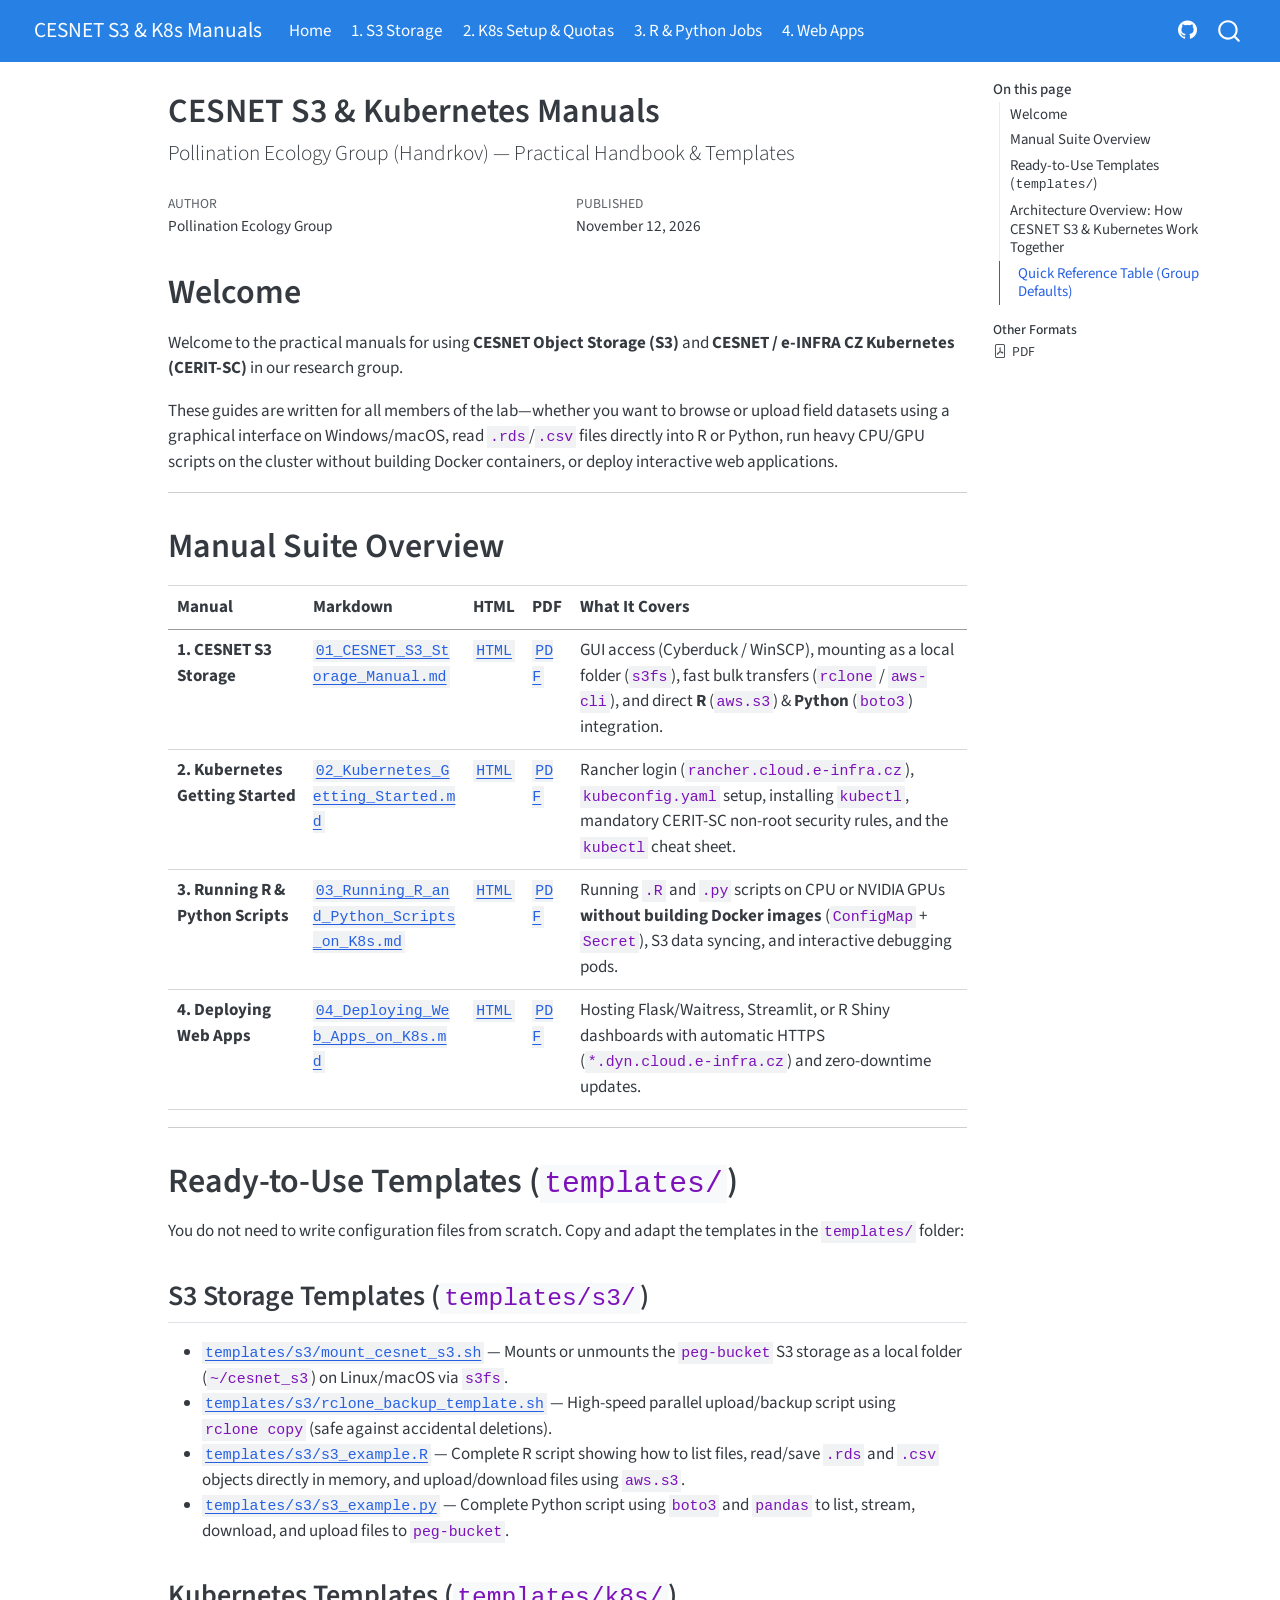
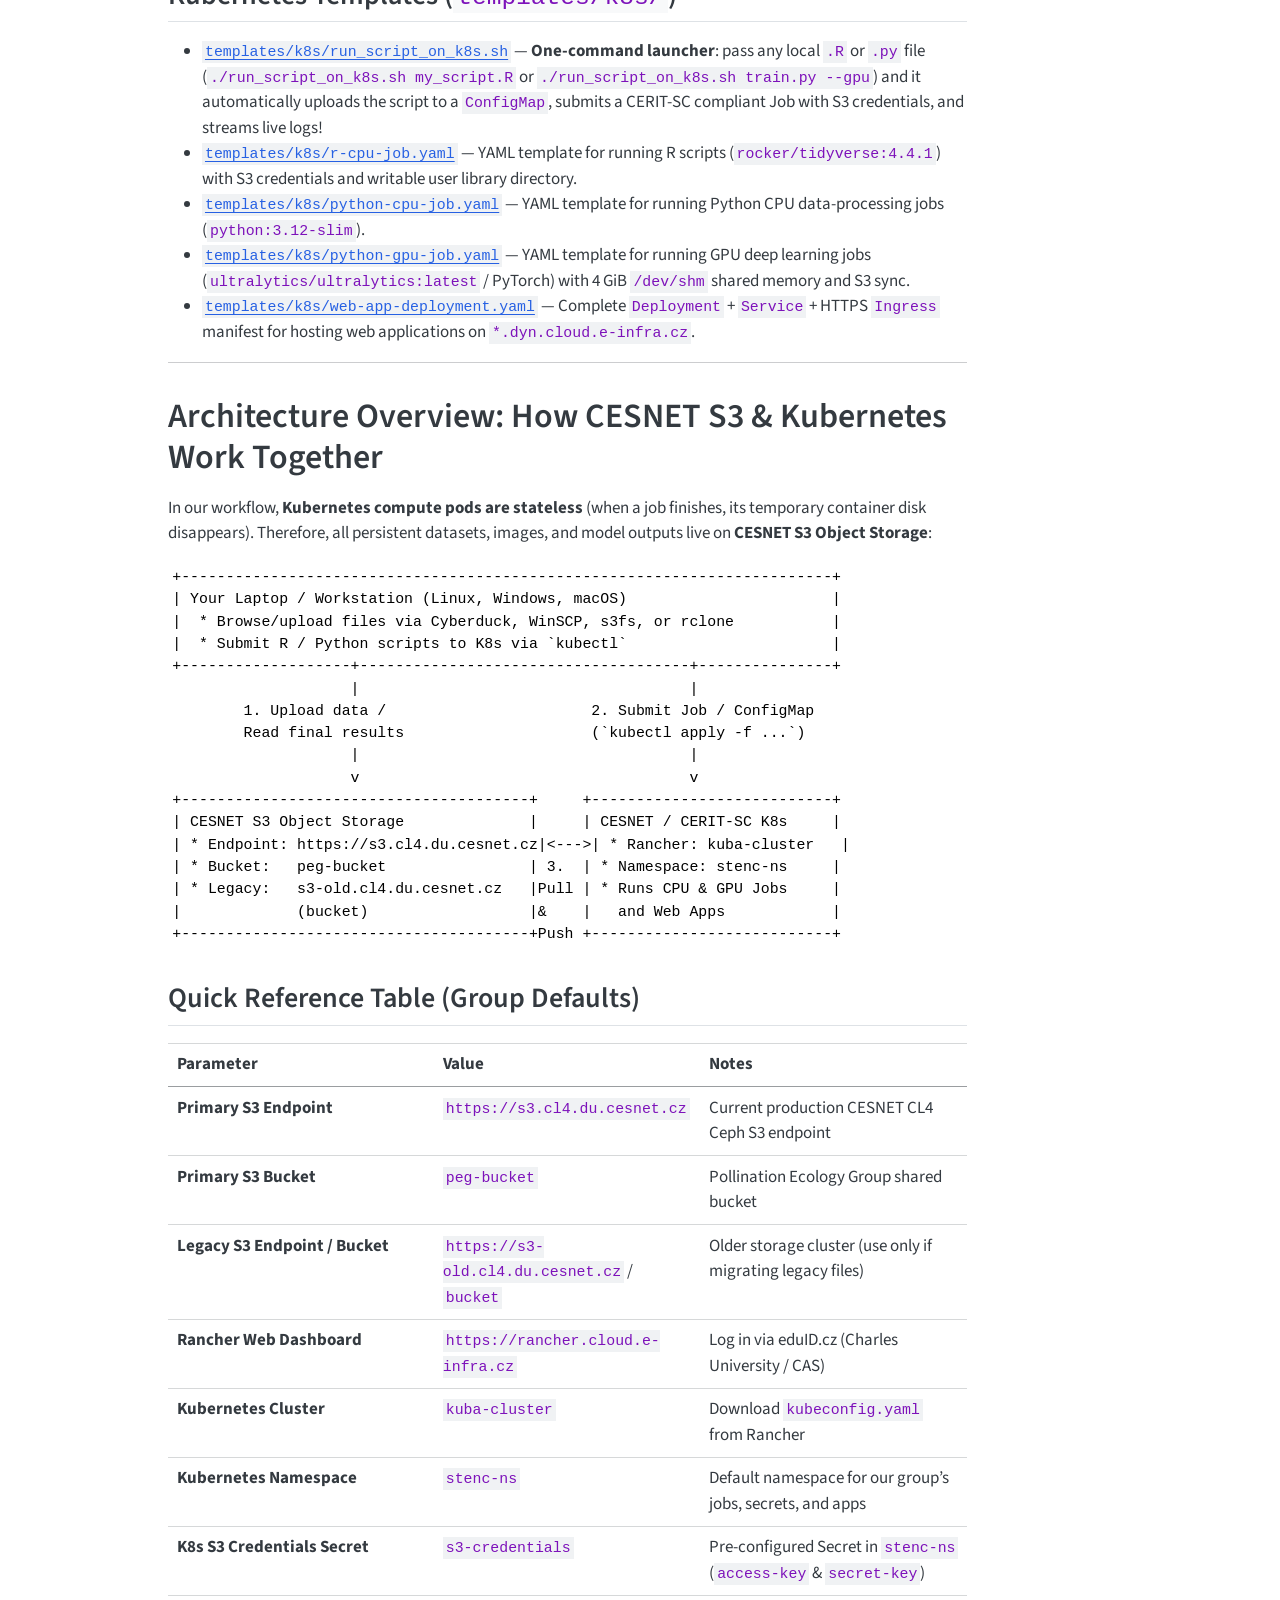
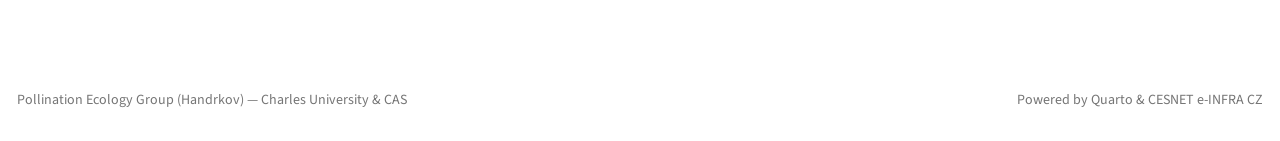
==== docs/index.html @ 0a86cb87 "Initial commit: CESNET S3 & Kubernetes manuals, templates, and Quarto docs site" ====
<!DOCTYPE html>
<html xmlns="http://www.w3.org/1999/xhtml" lang="en" xml:lang="en"><head>

<meta charset="utf-8">
<meta name="generator" content="quarto-1.8.25">

<meta name="viewport" content="width=device-width, initial-scale=1.0, user-scalable=yes">

<meta name="author" content="Pollination Ecology Group">
<meta name="dcterms.date" content="2026-11-12">

<title>CESNET S3 &amp; Kubernetes Manuals – CESNET S3 &amp; K8s Manuals</title>
<style>
code{white-space: pre-wrap;}
span.smallcaps{font-variant: small-caps;}
div.columns{display: flex; gap: min(4vw, 1.5em);}
div.column{flex: auto; overflow-x: auto;}
div.hanging-indent{margin-left: 1.5em; text-indent: -1.5em;}
ul.task-list{list-style: none;}
ul.task-list li input[type="checkbox"] {
  width: 0.8em;
  margin: 0 0.8em 0.2em -1em; /* quarto-specific, see https://github.com/quarto-dev/quarto-cli/issues/4556 */ 
  vertical-align: middle;
}
</style>


<script src="site_libs/quarto-nav/quarto-nav.js"></script>
<script src="site_libs/quarto-nav/headroom.min.js"></script>
<script src="site_libs/clipboard/clipboard.min.js"></script>
<script src="site_libs/quarto-search/autocomplete.umd.js"></script>
<script src="site_libs/quarto-search/fuse.min.js"></script>
<script src="site_libs/quarto-search/quarto-search.js"></script>
<meta name="quarto:offset" content="./">
<script src="site_libs/quarto-html/quarto.js" type="module"></script>
<script src="site_libs/quarto-html/tabsets/tabsets.js" type="module"></script>
<script src="site_libs/quarto-html/axe/axe-check.js" type="module"></script>
<script src="site_libs/quarto-html/popper.min.js"></script>
<script src="site_libs/quarto-html/tippy.umd.min.js"></script>
<script src="site_libs/quarto-html/anchor.min.js"></script>
<link href="site_libs/quarto-html/tippy.css" rel="stylesheet">
<link href="site_libs/quarto-html/quarto-syntax-highlighting-7b89279ff1a6dce999919e0e67d4d9ec.css" rel="stylesheet" id="quarto-text-highlighting-styles">
<script src="site_libs/bootstrap/bootstrap.min.js"></script>
<link href="site_libs/bootstrap/bootstrap-icons.css" rel="stylesheet">
<link href="site_libs/bootstrap/bootstrap-eaf8130eafb61d71739ff7ba1295ed3d.min.css" rel="stylesheet" append-hash="true" id="quarto-bootstrap" data-mode="light">
<script id="quarto-search-options" type="application/json">{
  "location": "navbar",
  "copy-button": false,
  "collapse-after": 3,
  "panel-placement": "end",
  "type": "overlay",
  "limit": 50,
  "keyboard-shortcut": [
    "f",
    "/",
    "s"
  ],
  "show-item-context": false,
  "language": {
    "search-no-results-text": "No results",
    "search-matching-documents-text": "matching documents",
    "search-copy-link-title": "Copy link to search",
    "search-hide-matches-text": "Hide additional matches",
    "search-more-match-text": "more match in this document",
    "search-more-matches-text": "more matches in this document",
    "search-clear-button-title": "Clear",
    "search-text-placeholder": "",
    "search-detached-cancel-button-title": "Cancel",
    "search-submit-button-title": "Submit",
    "search-label": "Search"
  }
}</script>


</head>

<body class="nav-fixed quarto-light">

<div id="quarto-search-results"></div>
  <header id="quarto-header" class="headroom fixed-top">
    <nav class="navbar navbar-expand-lg " data-bs-theme="dark">
      <div class="navbar-container container-fluid">
      <div class="navbar-brand-container mx-auto">
    <a href="./index.html" class="navbar-brand navbar-brand-logo">
    </a>
    <a class="navbar-brand" href="./index.html">
    <span class="navbar-title">CESNET S3 &amp; K8s Manuals</span>
    </a>
  </div>
            <div id="quarto-search" class="" title="Search"></div>
          <button class="navbar-toggler" type="button" data-bs-toggle="collapse" data-bs-target="#navbarCollapse" aria-controls="navbarCollapse" role="menu" aria-expanded="false" aria-label="Toggle navigation" onclick="if (window.quartoToggleHeadroom) { window.quartoToggleHeadroom(); }">
  <span class="navbar-toggler-icon"></span>
</button>
          <div class="collapse navbar-collapse" id="navbarCollapse">
            <ul class="navbar-nav navbar-nav-scroll me-auto">
  <li class="nav-item">
    <a class="nav-link active" href="./index.html" aria-current="page"> 
<span class="menu-text">Home</span></a>
  </li>  
  <li class="nav-item">
    <a class="nav-link" href="./01_CESNET_S3_Storage_Manual.html"> 
<span class="menu-text">1. S3 Storage</span></a>
  </li>  
  <li class="nav-item">
    <a class="nav-link" href="./02_Kubernetes_Getting_Started.html"> 
<span class="menu-text">2. K8s Setup &amp; Quotas</span></a>
  </li>  
  <li class="nav-item">
    <a class="nav-link" href="./03_Running_R_and_Python_Scripts_on_K8s.html"> 
<span class="menu-text">3. R &amp; Python Jobs</span></a>
  </li>  
  <li class="nav-item">
    <a class="nav-link" href="./04_Deploying_Web_Apps_on_K8s.html"> 
<span class="menu-text">4. Web Apps</span></a>
  </li>  
</ul>
            <ul class="navbar-nav navbar-nav-scroll ms-auto">
  <li class="nav-item compact">
    <a class="nav-link" href="https://github.com/Pollination-Ecology-Group/CESNET_Manuals"> <i class="bi bi-github" role="img">
</i> 
<span class="menu-text"></span></a>
  </li>  
</ul>
          </div> <!-- /navcollapse -->
            <div class="quarto-navbar-tools">
</div>
      </div> <!-- /container-fluid -->
    </nav>
</header>
<!-- content -->
<div id="quarto-content" class="quarto-container page-columns page-rows-contents page-layout-article page-navbar">
<!-- sidebar -->
<!-- margin-sidebar -->
    <div id="quarto-margin-sidebar" class="sidebar margin-sidebar">
        <nav id="TOC" role="doc-toc" class="toc-active">
    <h2 id="toc-title">On this page</h2>
   
  <ul>
  <li><a href="#welcome" id="toc-welcome" class="nav-link active" data-scroll-target="#welcome">Welcome</a></li>
  <li><a href="#manual-suite-overview" id="toc-manual-suite-overview" class="nav-link" data-scroll-target="#manual-suite-overview">Manual Suite Overview</a></li>
  <li><a href="#ready-to-use-templates-templates" id="toc-ready-to-use-templates-templates" class="nav-link" data-scroll-target="#ready-to-use-templates-templates">Ready-to-Use Templates (<code>templates/</code>)</a>
  <ul class="collapse">
  <li><a href="#s3-storage-templates-templatess3" id="toc-s3-storage-templates-templatess3" class="nav-link" data-scroll-target="#s3-storage-templates-templatess3">S3 Storage Templates (<code>templates/s3/</code>)</a></li>
  <li><a href="#kubernetes-templates-templatesk8s" id="toc-kubernetes-templates-templatesk8s" class="nav-link" data-scroll-target="#kubernetes-templates-templatesk8s">Kubernetes Templates (<code>templates/k8s/</code>)</a></li>
  </ul></li>
  <li><a href="#architecture-overview-how-cesnet-s3-kubernetes-work-together" id="toc-architecture-overview-how-cesnet-s3-kubernetes-work-together" class="nav-link" data-scroll-target="#architecture-overview-how-cesnet-s3-kubernetes-work-together">Architecture Overview: How CESNET S3 &amp; Kubernetes Work Together</a>
  <ul class="collapse">
  <li><a href="#quick-reference-table-group-defaults" id="toc-quick-reference-table-group-defaults" class="nav-link" data-scroll-target="#quick-reference-table-group-defaults">Quick Reference Table (Group Defaults)</a></li>
  </ul></li>
  </ul>
<div class="quarto-alternate-formats"><h2>Other Formats</h2><ul><li><a href="index.pdf"><i class="bi bi-file-pdf"></i>PDF</a></li></ul></div></nav>
    </div>
<!-- main -->
<main class="content" id="quarto-document-content">

<header id="title-block-header" class="quarto-title-block default">
<div class="quarto-title">
<h1 class="title">CESNET S3 &amp; Kubernetes Manuals</h1>
<p class="subtitle lead">Pollination Ecology Group (Handrkov) — Practical Handbook &amp; Templates</p>
</div>



<div class="quarto-title-meta">

    <div>
    <div class="quarto-title-meta-heading">Author</div>
    <div class="quarto-title-meta-contents">
             <p>Pollination Ecology Group </p>
          </div>
  </div>
    
    <div>
    <div class="quarto-title-meta-heading">Published</div>
    <div class="quarto-title-meta-contents">
      <p class="date">November 12, 2026</p>
    </div>
  </div>
  
    
  </div>
  


</header>


<section id="welcome" class="level1">
<h1>Welcome</h1>
<p>Welcome to the practical manuals for using <strong>CESNET Object Storage (S3)</strong> and <strong>CESNET / e-INFRA CZ Kubernetes (CERIT-SC)</strong> in our research group.</p>
<p>These guides are written for all members of the lab—whether you want to browse or upload field datasets using a graphical interface on Windows/macOS, read <code>.rds</code>/<code>.csv</code> files directly into R or Python, run heavy CPU/GPU scripts on the cluster without building Docker containers, or deploy interactive web applications.</p>
<hr>
</section>
<section id="manual-suite-overview" class="level1">
<h1>Manual Suite Overview</h1>
<table class="caption-top table">
<thead>
<tr class="header">
<th style="text-align: left;">Manual</th>
<th style="text-align: left;">Markdown</th>
<th style="text-align: left;">HTML</th>
<th style="text-align: left;">PDF</th>
<th style="text-align: left;">What It Covers</th>
</tr>
</thead>
<tbody>
<tr class="odd">
<td style="text-align: left;"><strong>1. CESNET S3 Storage</strong></td>
<td style="text-align: left;"><a href="01_CESNET_S3_Storage_Manual.md"><code>01_CESNET_S3_Storage_Manual.md</code></a></td>
<td style="text-align: left;"><a href="01_CESNET_S3_Storage_Manual.html"><code>HTML</code></a></td>
<td style="text-align: left;"><a href="01_CESNET_S3_Storage_Manual.pdf"><code>PDF</code></a></td>
<td style="text-align: left;">GUI access (Cyberduck / WinSCP), mounting as a local folder (<code>s3fs</code>), fast bulk transfers (<code>rclone</code> / <code>aws-cli</code>), and direct <strong>R</strong> (<code>aws.s3</code>) &amp; <strong>Python</strong> (<code>boto3</code>) integration.</td>
</tr>
<tr class="even">
<td style="text-align: left;"><strong>2. Kubernetes Getting Started</strong></td>
<td style="text-align: left;"><a href="02_Kubernetes_Getting_Started.md"><code>02_Kubernetes_Getting_Started.md</code></a></td>
<td style="text-align: left;"><a href="02_Kubernetes_Getting_Started.html"><code>HTML</code></a></td>
<td style="text-align: left;"><a href="02_Kubernetes_Getting_Started.pdf"><code>PDF</code></a></td>
<td style="text-align: left;">Rancher login (<code>rancher.cloud.e-infra.cz</code>), <code>kubeconfig.yaml</code> setup, installing <code>kubectl</code>, mandatory CERIT-SC non-root security rules, and the <code>kubectl</code> cheat sheet.</td>
</tr>
<tr class="odd">
<td style="text-align: left;"><strong>3. Running R &amp; Python Scripts</strong></td>
<td style="text-align: left;"><a href="03_Running_R_and_Python_Scripts_on_K8s.md"><code>03_Running_R_and_Python_Scripts_on_K8s.md</code></a></td>
<td style="text-align: left;"><a href="03_Running_R_and_Python_Scripts_on_K8s.html"><code>HTML</code></a></td>
<td style="text-align: left;"><a href="03_Running_R_and_Python_Scripts_on_K8s.pdf"><code>PDF</code></a></td>
<td style="text-align: left;">Running <code>.R</code> and <code>.py</code> scripts on CPU or NVIDIA GPUs <strong>without building Docker images</strong> (<code>ConfigMap</code> + <code>Secret</code>), S3 data syncing, and interactive debugging pods.</td>
</tr>
<tr class="even">
<td style="text-align: left;"><strong>4. Deploying Web Apps</strong></td>
<td style="text-align: left;"><a href="04_Deploying_Web_Apps_on_K8s.md"><code>04_Deploying_Web_Apps_on_K8s.md</code></a></td>
<td style="text-align: left;"><a href="04_Deploying_Web_Apps_on_K8s.html"><code>HTML</code></a></td>
<td style="text-align: left;"><a href="04_Deploying_Web_Apps_on_K8s.pdf"><code>PDF</code></a></td>
<td style="text-align: left;">Hosting Flask/Waitress, Streamlit, or R Shiny dashboards with automatic HTTPS (<code>*.dyn.cloud.e-infra.cz</code>) and zero-downtime updates.</td>
</tr>
</tbody>
</table>
<hr>
</section>
<section id="ready-to-use-templates-templates" class="level1">
<h1>Ready-to-Use Templates (<code>templates/</code>)</h1>
<p>You do not need to write configuration files from scratch. Copy and adapt the templates in the <code>templates/</code> folder:</p>
<section id="s3-storage-templates-templatess3" class="level2">
<h2 class="anchored" data-anchor-id="s3-storage-templates-templatess3">S3 Storage Templates (<code>templates/s3/</code>)</h2>
<ul>
<li><strong><a href="templates/s3/mount_cesnet_s3.sh"><code>templates/s3/mount_cesnet_s3.sh</code></a></strong> — Mounts or unmounts the <code>peg-bucket</code> S3 storage as a local folder (<code>~/cesnet_s3</code>) on Linux/macOS via <code>s3fs</code>.</li>
<li><strong><a href="templates/s3/rclone_backup_template.sh"><code>templates/s3/rclone_backup_template.sh</code></a></strong> — High-speed parallel upload/backup script using <code>rclone copy</code> (safe against accidental deletions).</li>
<li><strong><a href="templates/s3/s3_example.R"><code>templates/s3/s3_example.R</code></a></strong> — Complete R script showing how to list files, read/save <code>.rds</code> and <code>.csv</code> objects directly in memory, and upload/download files using <code>aws.s3</code>.</li>
<li><strong><a href="templates/s3/s3_example.py"><code>templates/s3/s3_example.py</code></a></strong> — Complete Python script using <code>boto3</code> and <code>pandas</code> to list, stream, download, and upload files to <code>peg-bucket</code>.</li>
</ul>
</section>
<section id="kubernetes-templates-templatesk8s" class="level2">
<h2 class="anchored" data-anchor-id="kubernetes-templates-templatesk8s">Kubernetes Templates (<code>templates/k8s/</code>)</h2>
<ul>
<li><strong><a href="templates/k8s/run_script_on_k8s.sh"><code>templates/k8s/run_script_on_k8s.sh</code></a></strong> — <strong>One-command launcher</strong>: pass any local <code>.R</code> or <code>.py</code> file (<code>./run_script_on_k8s.sh my_script.R</code> or <code>./run_script_on_k8s.sh train.py --gpu</code>) and it automatically uploads the script to a <code>ConfigMap</code>, submits a CERIT-SC compliant Job with S3 credentials, and streams live logs!</li>
<li><strong><a href="templates/k8s/r-cpu-job.yaml"><code>templates/k8s/r-cpu-job.yaml</code></a></strong> — YAML template for running R scripts (<code>rocker/tidyverse:4.4.1</code>) with S3 credentials and writable user library directory.</li>
<li><strong><a href="templates/k8s/python-cpu-job.yaml"><code>templates/k8s/python-cpu-job.yaml</code></a></strong> — YAML template for running Python CPU data-processing jobs (<code>python:3.12-slim</code>).</li>
<li><strong><a href="templates/k8s/python-gpu-job.yaml"><code>templates/k8s/python-gpu-job.yaml</code></a></strong> — YAML template for running GPU deep learning jobs (<code>ultralytics/ultralytics:latest</code> / PyTorch) with 4 GiB <code>/dev/shm</code> shared memory and S3 sync.</li>
<li><strong><a href="templates/k8s/web-app-deployment.yaml"><code>templates/k8s/web-app-deployment.yaml</code></a></strong> — Complete <code>Deployment</code> + <code>Service</code> + HTTPS <code>Ingress</code> manifest for hosting web applications on <code>*.dyn.cloud.e-infra.cz</code>.</li>
</ul>
<hr>
</section>
</section>
<section id="architecture-overview-how-cesnet-s3-kubernetes-work-together" class="level1">
<h1>Architecture Overview: How CESNET S3 &amp; Kubernetes Work Together</h1>
<p>In our workflow, <strong>Kubernetes compute pods are stateless</strong> (when a job finishes, its temporary container disk disappears). Therefore, all persistent datasets, images, and model outputs live on <strong>CESNET S3 Object Storage</strong>:</p>
<pre class="text"><code>+-------------------------------------------------------------------------+
| Your Laptop / Workstation (Linux, Windows, macOS)                       |
|  * Browse/upload files via Cyberduck, WinSCP, s3fs, or rclone           |
|  * Submit R / Python scripts to K8s via `kubectl`                       |
+-------------------+-------------------------------------+---------------+
                    |                                     |
        1. Upload data /                       2. Submit Job / ConfigMap
        Read final results                     (`kubectl apply -f ...`)
                    |                                     |
                    v                                     v
+---------------------------------------+     +---------------------------+
| CESNET S3 Object Storage              |     | CESNET / CERIT-SC K8s     |
| * Endpoint: https://s3.cl4.du.cesnet.cz|&lt;---&gt;| * Rancher: kuba-cluster   |
| * Bucket:   peg-bucket                | 3.  | * Namespace: stenc-ns     |
| * Legacy:   s3-old.cl4.du.cesnet.cz   |Pull | * Runs CPU &amp; GPU Jobs     |
|             (bucket)                  |&amp;    |   and Web Apps            |
+---------------------------------------+Push +---------------------------+</code></pre>
<section id="quick-reference-table-group-defaults" class="level2">
<h2 class="anchored" data-anchor-id="quick-reference-table-group-defaults">Quick Reference Table (Group Defaults)</h2>
<table class="caption-top table">
<colgroup>
<col style="width: 33%">
<col style="width: 33%">
<col style="width: 33%">
</colgroup>
<thead>
<tr class="header">
<th style="text-align: left;">Parameter</th>
<th style="text-align: left;">Value</th>
<th style="text-align: left;">Notes</th>
</tr>
</thead>
<tbody>
<tr class="odd">
<td style="text-align: left;"><strong>Primary S3 Endpoint</strong></td>
<td style="text-align: left;"><code>https://s3.cl4.du.cesnet.cz</code></td>
<td style="text-align: left;">Current production CESNET CL4 Ceph S3 endpoint</td>
</tr>
<tr class="even">
<td style="text-align: left;"><strong>Primary S3 Bucket</strong></td>
<td style="text-align: left;"><code>peg-bucket</code></td>
<td style="text-align: left;">Pollination Ecology Group shared bucket</td>
</tr>
<tr class="odd">
<td style="text-align: left;"><strong>Legacy S3 Endpoint / Bucket</strong></td>
<td style="text-align: left;"><code>https://s3-old.cl4.du.cesnet.cz</code> / <code>bucket</code></td>
<td style="text-align: left;">Older storage cluster (use only if migrating legacy files)</td>
</tr>
<tr class="even">
<td style="text-align: left;"><strong>Rancher Web Dashboard</strong></td>
<td style="text-align: left;"><code>https://rancher.cloud.e-infra.cz</code></td>
<td style="text-align: left;">Log in via eduID.cz (Charles University / CAS)</td>
</tr>
<tr class="odd">
<td style="text-align: left;"><strong>Kubernetes Cluster</strong></td>
<td style="text-align: left;"><code>kuba-cluster</code></td>
<td style="text-align: left;">Download <code>kubeconfig.yaml</code> from Rancher</td>
</tr>
<tr class="even">
<td style="text-align: left;"><strong>Kubernetes Namespace</strong></td>
<td style="text-align: left;"><code>stenc-ns</code></td>
<td style="text-align: left;">Default namespace for our group’s jobs, secrets, and apps</td>
</tr>
<tr class="odd">
<td style="text-align: left;"><strong>K8s S3 Credentials Secret</strong></td>
<td style="text-align: left;"><code>s3-credentials</code></td>
<td style="text-align: left;">Pre-configured Secret in <code>stenc-ns</code> (<code>access-key</code> &amp; <code>secret-key</code>)</td>
</tr>
</tbody>
</table>


</section>
</section>

</main> <!-- /main -->
<script id="quarto-html-after-body" type="application/javascript">
  window.document.addEventListener("DOMContentLoaded", function (event) {
    const icon = "";
    const anchorJS = new window.AnchorJS();
    anchorJS.options = {
      placement: 'right',
      icon: icon
    };
    anchorJS.add('.anchored');
    const isCodeAnnotation = (el) => {
      for (const clz of el.classList) {
        if (clz.startsWith('code-annotation-')) {                     
          return true;
        }
      }
      return false;
    }
    const onCopySuccess = function(e) {
      // button target
      const button = e.trigger;
      // don't keep focus
      button.blur();
      // flash "checked"
      button.classList.add('code-copy-button-checked');
      var currentTitle = button.getAttribute("title");
      button.setAttribute("title", "Copied!");
      let tooltip;
      if (window.bootstrap) {
        button.setAttribute("data-bs-toggle", "tooltip");
        button.setAttribute("data-bs-placement", "left");
        button.setAttribute("data-bs-title", "Copied!");
        tooltip = new bootstrap.Tooltip(button, 
          { trigger: "manual", 
            customClass: "code-copy-button-tooltip",
            offset: [0, -8]});
        tooltip.show();    
      }
      setTimeout(function() {
        if (tooltip) {
          tooltip.hide();
          button.removeAttribute("data-bs-title");
          button.removeAttribute("data-bs-toggle");
          button.removeAttribute("data-bs-placement");
        }
        button.setAttribute("title", currentTitle);
        button.classList.remove('code-copy-button-checked');
      }, 1000);
      // clear code selection
      e.clearSelection();
    }
    const getTextToCopy = function(trigger) {
      const outerScaffold = trigger.parentElement.cloneNode(true);
      const codeEl = outerScaffold.querySelector('code');
      for (const childEl of codeEl.children) {
        if (isCodeAnnotation(childEl)) {
          childEl.remove();
        }
      }
      return codeEl.innerText;
    }
    const clipboard = new window.ClipboardJS('.code-copy-button:not([data-in-quarto-modal])', {
      text: getTextToCopy
    });
    clipboard.on('success', onCopySuccess);
    if (window.document.getElementById('quarto-embedded-source-code-modal')) {
      const clipboardModal = new window.ClipboardJS('.code-copy-button[data-in-quarto-modal]', {
        text: getTextToCopy,
        container: window.document.getElementById('quarto-embedded-source-code-modal')
      });
      clipboardModal.on('success', onCopySuccess);
    }
      var localhostRegex = new RegExp(/^(?:http|https):\/\/localhost\:?[0-9]*\//);
      var mailtoRegex = new RegExp(/^mailto:/);
        var filterRegex = new RegExp('/' + window.location.host + '/');
      var isInternal = (href) => {
          return filterRegex.test(href) || localhostRegex.test(href) || mailtoRegex.test(href);
      }
      // Inspect non-navigation links and adorn them if external
     var links = window.document.querySelectorAll('a[href]:not(.nav-link):not(.navbar-brand):not(.toc-action):not(.sidebar-link):not(.sidebar-item-toggle):not(.pagination-link):not(.no-external):not([aria-hidden]):not(.dropdown-item):not(.quarto-navigation-tool):not(.about-link)');
      for (var i=0; i<links.length; i++) {
        const link = links[i];
        if (!isInternal(link.href)) {
          // undo the damage that might have been done by quarto-nav.js in the case of
          // links that we want to consider external
          if (link.dataset.originalHref !== undefined) {
            link.href = link.dataset.originalHref;
          }
        }
      }
    function tippyHover(el, contentFn, onTriggerFn, onUntriggerFn) {
      const config = {
        allowHTML: true,
        maxWidth: 500,
        delay: 100,
        arrow: false,
        appendTo: function(el) {
            return el.parentElement;
        },
        interactive: true,
        interactiveBorder: 10,
        theme: 'quarto',
        placement: 'bottom-start',
      };
      if (contentFn) {
        config.content = contentFn;
      }
      if (onTriggerFn) {
        config.onTrigger = onTriggerFn;
      }
      if (onUntriggerFn) {
        config.onUntrigger = onUntriggerFn;
      }
      window.tippy(el, config); 
    }
    const noterefs = window.document.querySelectorAll('a[role="doc-noteref"]');
    for (var i=0; i<noterefs.length; i++) {
      const ref = noterefs[i];
      tippyHover(ref, function() {
        // use id or data attribute instead here
        let href = ref.getAttribute('data-footnote-href') || ref.getAttribute('href');
        try { href = new URL(href).hash; } catch {}
        const id = href.replace(/^#\/?/, "");
        const note = window.document.getElementById(id);
        if (note) {
          return note.innerHTML;
        } else {
          return "";
        }
      });
    }
    const xrefs = window.document.querySelectorAll('a.quarto-xref');
    const processXRef = (id, note) => {
      // Strip column container classes
      const stripColumnClz = (el) => {
        el.classList.remove("page-full", "page-columns");
        if (el.children) {
          for (const child of el.children) {
            stripColumnClz(child);
          }
        }
      }
      stripColumnClz(note)
      if (id === null || id.startsWith('sec-')) {
        // Special case sections, only their first couple elements
        const container = document.createElement("div");
        if (note.children && note.children.length > 2) {
          container.appendChild(note.children[0].cloneNode(true));
          for (let i = 1; i < note.children.length; i++) {
            const child = note.children[i];
            if (child.tagName === "P" && child.innerText === "") {
              continue;
            } else {
              container.appendChild(child.cloneNode(true));
              break;
            }
          }
          if (window.Quarto?.typesetMath) {
            window.Quarto.typesetMath(container);
          }
          return container.innerHTML
        } else {
          if (window.Quarto?.typesetMath) {
            window.Quarto.typesetMath(note);
          }
          return note.innerHTML;
        }
      } else {
        // Remove any anchor links if they are present
        const anchorLink = note.querySelector('a.anchorjs-link');
        if (anchorLink) {
          anchorLink.remove();
        }
        if (window.Quarto?.typesetMath) {
          window.Quarto.typesetMath(note);
        }
        if (note.classList.contains("callout")) {
          return note.outerHTML;
        } else {
          return note.innerHTML;
        }
      }
    }
    for (var i=0; i<xrefs.length; i++) {
      const xref = xrefs[i];
      tippyHover(xref, undefined, function(instance) {
        instance.disable();
        let url = xref.getAttribute('href');
        let hash = undefined; 
        if (url.startsWith('#')) {
          hash = url;
        } else {
          try { hash = new URL(url).hash; } catch {}
        }
        if (hash) {
          const id = hash.replace(/^#\/?/, "");
          const note = window.document.getElementById(id);
          if (note !== null) {
            try {
              const html = processXRef(id, note.cloneNode(true));
              instance.setContent(html);
            } finally {
              instance.enable();
              instance.show();
            }
          } else {
            // See if we can fetch this
            fetch(url.split('#')[0])
            .then(res => res.text())
            .then(html => {
              const parser = new DOMParser();
              const htmlDoc = parser.parseFromString(html, "text/html");
              const note = htmlDoc.getElementById(id);
              if (note !== null) {
                const html = processXRef(id, note);
                instance.setContent(html);
              } 
            }).finally(() => {
              instance.enable();
              instance.show();
            });
          }
        } else {
          // See if we can fetch a full url (with no hash to target)
          // This is a special case and we should probably do some content thinning / targeting
          fetch(url)
          .then(res => res.text())
          .then(html => {
            const parser = new DOMParser();
            const htmlDoc = parser.parseFromString(html, "text/html");
            const note = htmlDoc.querySelector('main.content');
            if (note !== null) {
              // This should only happen for chapter cross references
              // (since there is no id in the URL)
              // remove the first header
              if (note.children.length > 0 && note.children[0].tagName === "HEADER") {
                note.children[0].remove();
              }
              const html = processXRef(null, note);
              instance.setContent(html);
            } 
          }).finally(() => {
            instance.enable();
            instance.show();
          });
        }
      }, function(instance) {
      });
    }
        let selectedAnnoteEl;
        const selectorForAnnotation = ( cell, annotation) => {
          let cellAttr = 'data-code-cell="' + cell + '"';
          let lineAttr = 'data-code-annotation="' +  annotation + '"';
          const selector = 'span[' + cellAttr + '][' + lineAttr + ']';
          return selector;
        }
        const selectCodeLines = (annoteEl) => {
          const doc = window.document;
          const targetCell = annoteEl.getAttribute("data-target-cell");
          const targetAnnotation = annoteEl.getAttribute("data-target-annotation");
          const annoteSpan = window.document.querySelector(selectorForAnnotation(targetCell, targetAnnotation));
          const lines = annoteSpan.getAttribute("data-code-lines").split(",");
          const lineIds = lines.map((line) => {
            return targetCell + "-" + line;
          })
          let top = null;
          let height = null;
          let parent = null;
          if (lineIds.length > 0) {
              //compute the position of the single el (top and bottom and make a div)
              const el = window.document.getElementById(lineIds[0]);
              top = el.offsetTop;
              height = el.offsetHeight;
              parent = el.parentElement.parentElement;
            if (lineIds.length > 1) {
              const lastEl = window.document.getElementById(lineIds[lineIds.length - 1]);
              const bottom = lastEl.offsetTop + lastEl.offsetHeight;
              height = bottom - top;
            }
            if (top !== null && height !== null && parent !== null) {
              // cook up a div (if necessary) and position it 
              let div = window.document.getElementById("code-annotation-line-highlight");
              if (div === null) {
                div = window.document.createElement("div");
                div.setAttribute("id", "code-annotation-line-highlight");
                div.style.position = 'absolute';
                parent.appendChild(div);
              }
              div.style.top = top - 2 + "px";
              div.style.height = height + 4 + "px";
              div.style.left = 0;
              let gutterDiv = window.document.getElementById("code-annotation-line-highlight-gutter");
              if (gutterDiv === null) {
                gutterDiv = window.document.createElement("div");
                gutterDiv.setAttribute("id", "code-annotation-line-highlight-gutter");
                gutterDiv.style.position = 'absolute';
                const codeCell = window.document.getElementById(targetCell);
                const gutter = codeCell.querySelector('.code-annotation-gutter');
                gutter.appendChild(gutterDiv);
              }
              gutterDiv.style.top = top - 2 + "px";
              gutterDiv.style.height = height + 4 + "px";
            }
            selectedAnnoteEl = annoteEl;
          }
        };
        const unselectCodeLines = () => {
          const elementsIds = ["code-annotation-line-highlight", "code-annotation-line-highlight-gutter"];
          elementsIds.forEach((elId) => {
            const div = window.document.getElementById(elId);
            if (div) {
              div.remove();
            }
          });
          selectedAnnoteEl = undefined;
        };
          // Handle positioning of the toggle
      window.addEventListener(
        "resize",
        throttle(() => {
          elRect = undefined;
          if (selectedAnnoteEl) {
            selectCodeLines(selectedAnnoteEl);
          }
        }, 10)
      );
      function throttle(fn, ms) {
      let throttle = false;
      let timer;
        return (...args) => {
          if(!throttle) { // first call gets through
              fn.apply(this, args);
              throttle = true;
          } else { // all the others get throttled
              if(timer) clearTimeout(timer); // cancel #2
              timer = setTimeout(() => {
                fn.apply(this, args);
                timer = throttle = false;
              }, ms);
          }
        };
      }
        // Attach click handler to the DT
        const annoteDls = window.document.querySelectorAll('dt[data-target-cell]');
        for (const annoteDlNode of annoteDls) {
          annoteDlNode.addEventListener('click', (event) => {
            const clickedEl = event.target;
            if (clickedEl !== selectedAnnoteEl) {
              unselectCodeLines();
              const activeEl = window.document.querySelector('dt[data-target-cell].code-annotation-active');
              if (activeEl) {
                activeEl.classList.remove('code-annotation-active');
              }
              selectCodeLines(clickedEl);
              clickedEl.classList.add('code-annotation-active');
            } else {
              // Unselect the line
              unselectCodeLines();
              clickedEl.classList.remove('code-annotation-active');
            }
          });
        }
    const findCites = (el) => {
      const parentEl = el.parentElement;
      if (parentEl) {
        const cites = parentEl.dataset.cites;
        if (cites) {
          return {
            el,
            cites: cites.split(' ')
          };
        } else {
          return findCites(el.parentElement)
        }
      } else {
        return undefined;
      }
    };
    var bibliorefs = window.document.querySelectorAll('a[role="doc-biblioref"]');
    for (var i=0; i<bibliorefs.length; i++) {
      const ref = bibliorefs[i];
      const citeInfo = findCites(ref);
      if (citeInfo) {
        tippyHover(citeInfo.el, function() {
          var popup = window.document.createElement('div');
          citeInfo.cites.forEach(function(cite) {
            var citeDiv = window.document.createElement('div');
            citeDiv.classList.add('hanging-indent');
            citeDiv.classList.add('csl-entry');
            var biblioDiv = window.document.getElementById('ref-' + cite);
            if (biblioDiv) {
              citeDiv.innerHTML = biblioDiv.innerHTML;
            }
            popup.appendChild(citeDiv);
          });
          return popup.innerHTML;
        });
      }
    }
  });
  </script>
</div> <!-- /content -->
<footer class="footer">
  <div class="nav-footer">
    <div class="nav-footer-left">
<p>Pollination Ecology Group (Handrkov) — Charles University &amp; CAS</p>
</div>   
    <div class="nav-footer-center">
      &nbsp;
    </div>
    <div class="nav-footer-right">
<p>Powered by Quarto &amp; CESNET e-INFRA CZ</p>
</div>
  </div>
</footer>




</body></html>
---- docs/site_libs/quarto-html/tippy.css ----
.tippy-box[data-animation=fade][data-state=hidden]{opacity:0}[data-tippy-root]{max-width:calc(100vw - 10px)}.tippy-box{position:relative;background-color:#333;color:#fff;border-radius:4px;font-size:14px;line-height:1.4;white-space:normal;outline:0;transition-property:transform,visibility,opacity}.tippy-box[data-placement^=top]>.tippy-arrow{bottom:0}.tippy-box[data-placement^=top]>.tippy-arrow:before{bottom:-7px;left:0;border-width:8px 8px 0;border-top-color:initial;transform-origin:center top}.tippy-box[data-placement^=bottom]>.tippy-arrow{top:0}.tippy-box[data-placement^=bottom]>.tippy-arrow:before{top:-7px;left:0;border-width:0 8px 8px;border-bottom-color:initial;transform-origin:center bottom}.tippy-box[data-placement^=left]>.tippy-arrow{right:0}.tippy-box[data-placement^=left]>.tippy-arrow:before{border-width:8px 0 8px 8px;border-left-color:initial;right:-7px;transform-origin:center left}.tippy-box[data-placement^=right]>.tippy-arrow{left:0}.tippy-box[data-placement^=right]>.tippy-arrow:before{left:-7px;border-width:8px 8px 8px 0;border-right-color:initial;transform-origin:center right}.tippy-box[data-inertia][data-state=visible]{transition-timing-function:cubic-bezier(.54,1.5,.38,1.11)}.tippy-arrow{width:16px;height:16px;color:#333}.tippy-arrow:before{content:"";position:absolute;border-color:transparent;border-style:solid}.tippy-content{position:relative;padding:5px 9px;z-index:1}
---- docs/site_libs/quarto-html/quarto-syntax-highlighting-7b89279ff1a6dce999919e0e67d4d9ec.css ----
/* quarto syntax highlight colors */
:root {
  --quarto-hl-ot-color: #003B4F;
  --quarto-hl-at-color: #657422;
  --quarto-hl-ss-color: #20794D;
  --quarto-hl-an-color: #5E5E5E;
  --quarto-hl-fu-color: #4758AB;
  --quarto-hl-st-color: #20794D;
  --quarto-hl-cf-color: #003B4F;
  --quarto-hl-op-color: #5E5E5E;
  --quarto-hl-er-color: #AD0000;
  --quarto-hl-bn-color: #AD0000;
  --quarto-hl-al-color: #AD0000;
  --quarto-hl-va-color: #111111;
  --quarto-hl-bu-color: inherit;
  --quarto-hl-ex-color: inherit;
  --quarto-hl-pp-color: #AD0000;
  --quarto-hl-in-color: #5E5E5E;
  --quarto-hl-vs-color: #20794D;
  --quarto-hl-wa-color: #5E5E5E;
  --quarto-hl-do-color: #5E5E5E;
  --quarto-hl-im-color: #00769E;
  --quarto-hl-ch-color: #20794D;
  --quarto-hl-dt-color: #AD0000;
  --quarto-hl-fl-color: #AD0000;
  --quarto-hl-co-color: #5E5E5E;
  --quarto-hl-cv-color: #5E5E5E;
  --quarto-hl-cn-color: #8f5902;
  --quarto-hl-sc-color: #5E5E5E;
  --quarto-hl-dv-color: #AD0000;
  --quarto-hl-kw-color: #003B4F;
}

/* other quarto variables */
:root {
  --quarto-font-monospace: SFMono-Regular, Menlo, Monaco, Consolas, "Liberation Mono", "Courier New", monospace;
}

/* syntax highlight based on Pandoc's rules */
pre > code.sourceCode > span {
  color: #003B4F;
}

code.sourceCode > span {
  color: #003B4F;
}

div.sourceCode,
div.sourceCode pre.sourceCode {
  color: #003B4F;
}

/* Normal */
code span {
  color: #003B4F;
}

/* Alert */
code span.al {
  color: #AD0000;
  font-style: inherit;
}

/* Annotation */
code span.an {
  color: #5E5E5E;
  font-style: inherit;
}

/* Attribute */
code span.at {
  color: #657422;
  font-style: inherit;
}

/* BaseN */
code span.bn {
  color: #AD0000;
  font-style: inherit;
}

/* BuiltIn */
code span.bu {
  font-style: inherit;
}

/* ControlFlow */
code span.cf {
  color: #003B4F;
  font-weight: bold;
  font-style: inherit;
}

/* Char */
code span.ch {
  color: #20794D;
  font-style: inherit;
}

/* Constant */
code span.cn {
  color: #8f5902;
  font-style: inherit;
}

/* Comment */
code span.co {
  color: #5E5E5E;
  font-style: inherit;
}

/* CommentVar */
code span.cv {
  color: #5E5E5E;
  font-style: italic;
}

/* Documentation */
code span.do {
  color: #5E5E5E;
  font-style: italic;
}

/* DataType */
code span.dt {
  color: #AD0000;
  font-style: inherit;
}

/* DecVal */
code span.dv {
  color: #AD0000;
  font-style: inherit;
}

/* Error */
code span.er {
  color: #AD0000;
  font-style: inherit;
}

/* Extension */
code span.ex {
  font-style: inherit;
}

/* Float */
code span.fl {
  color: #AD0000;
  font-style: inherit;
}

/* Function */
code span.fu {
  color: #4758AB;
  font-style: inherit;
}

/* Import */
code span.im {
  color: #00769E;
  font-style: inherit;
}

/* Information */
code span.in {
  color: #5E5E5E;
  font-style: inherit;
}

/* Keyword */
code span.kw {
  color: #003B4F;
  font-weight: bold;
  font-style: inherit;
}

/* Operator */
code span.op {
  color: #5E5E5E;
  font-style: inherit;
}

/* Other */
code span.ot {
  color: #003B4F;
  font-style: inherit;
}

/* Preprocessor */
code span.pp {
  color: #AD0000;
  font-style: inherit;
}

/* SpecialChar */
code span.sc {
  color: #5E5E5E;
  font-style: inherit;
}

/* SpecialString */
code span.ss {
  color: #20794D;
  font-style: inherit;
}

/* String */
code span.st {
  color: #20794D;
  font-style: inherit;
}

/* Variable */
code span.va {
  color: #111111;
  font-style: inherit;
}

/* VerbatimString */
code span.vs {
  color: #20794D;
  font-style: inherit;
}

/* Warning */
code span.wa {
  color: #5E5E5E;
  font-style: italic;
}

.prevent-inlining {
  content: "</";
}

/*# sourceMappingURL=3944bc705cfaf4c80e56f77c5205168a.css.map */
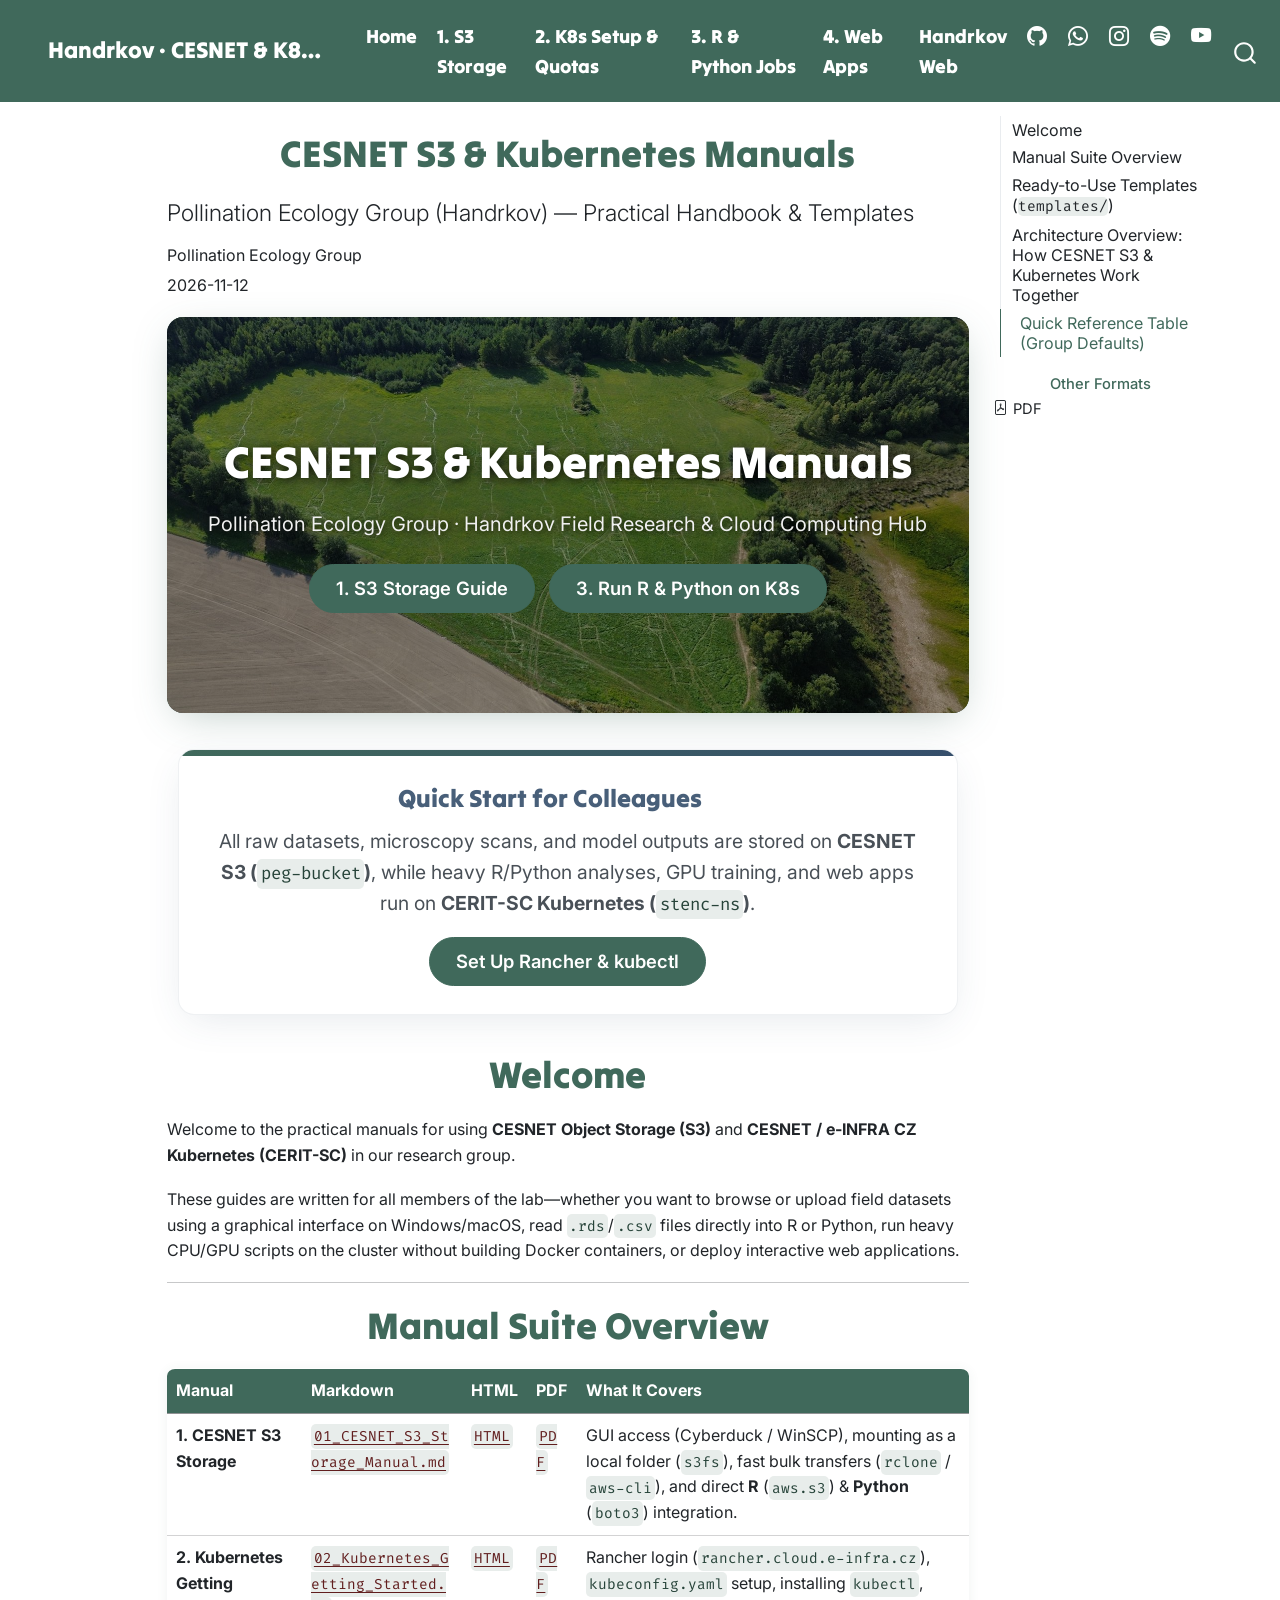
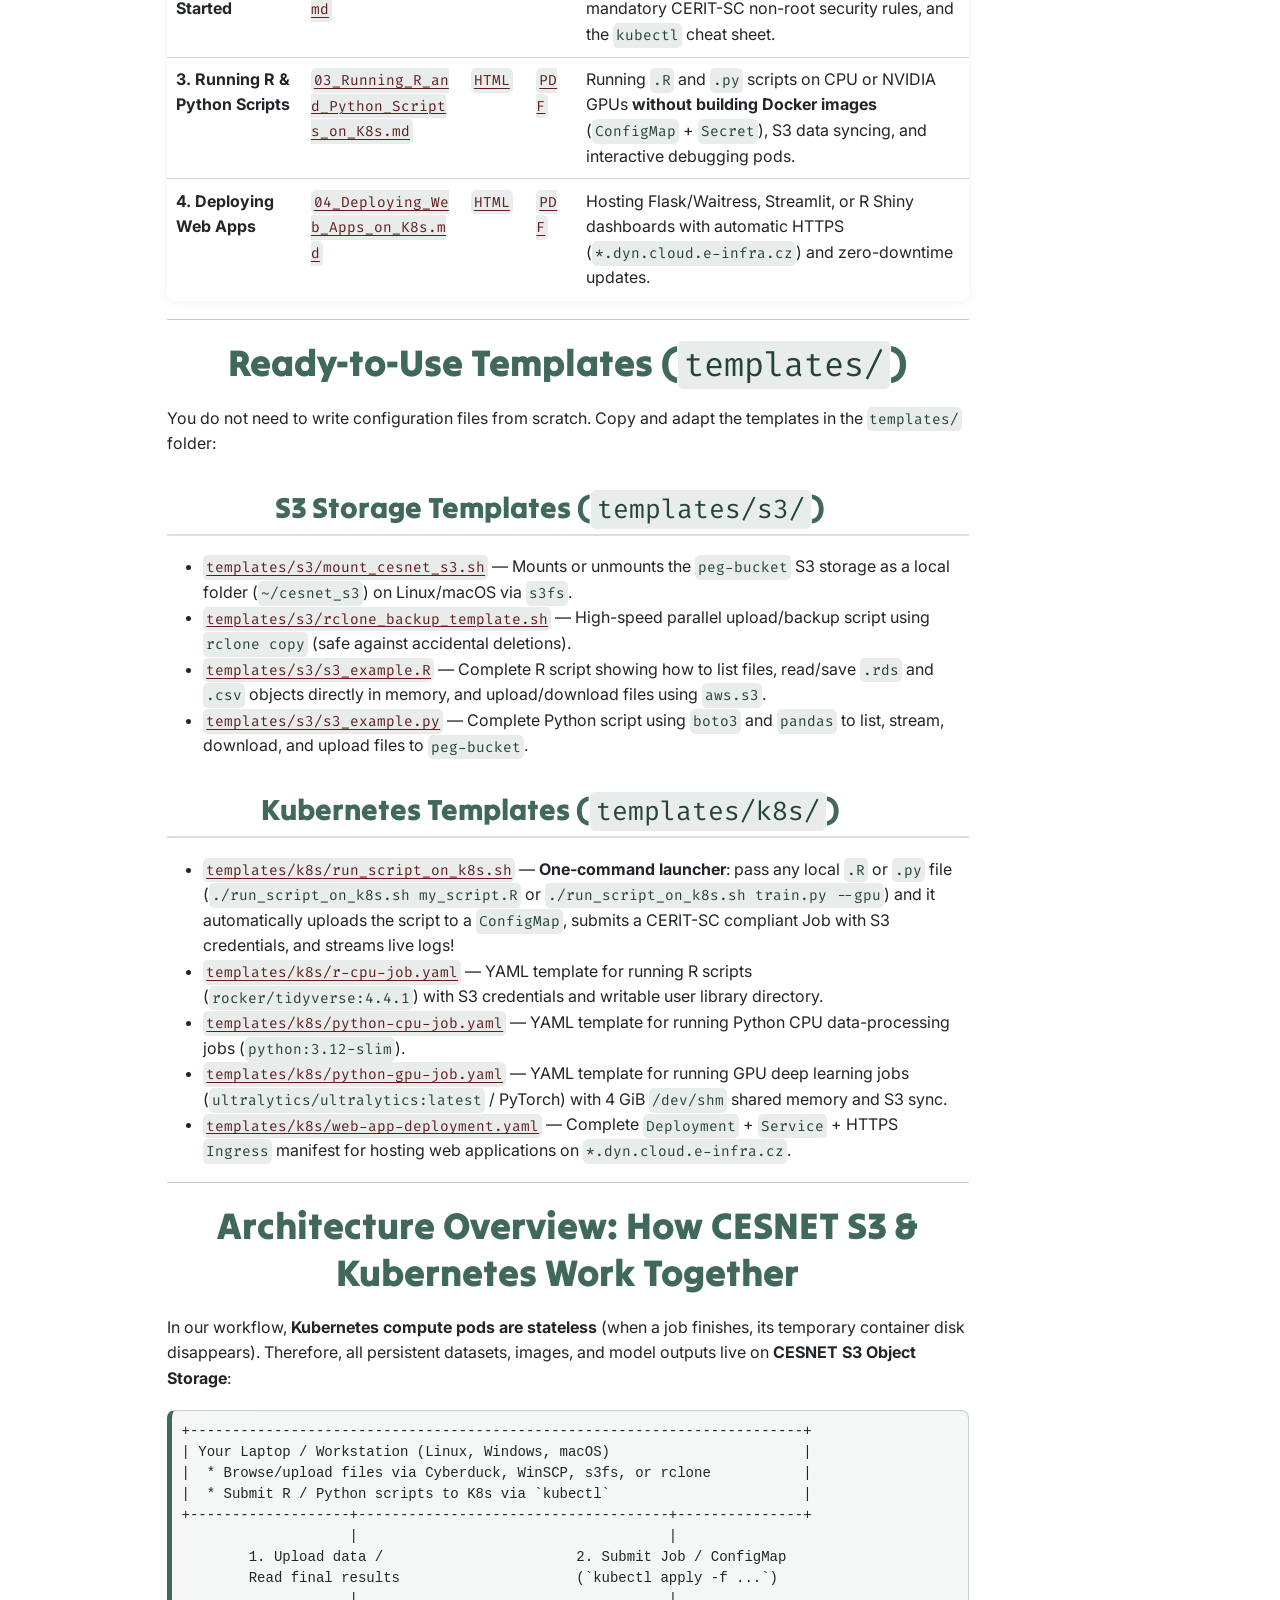
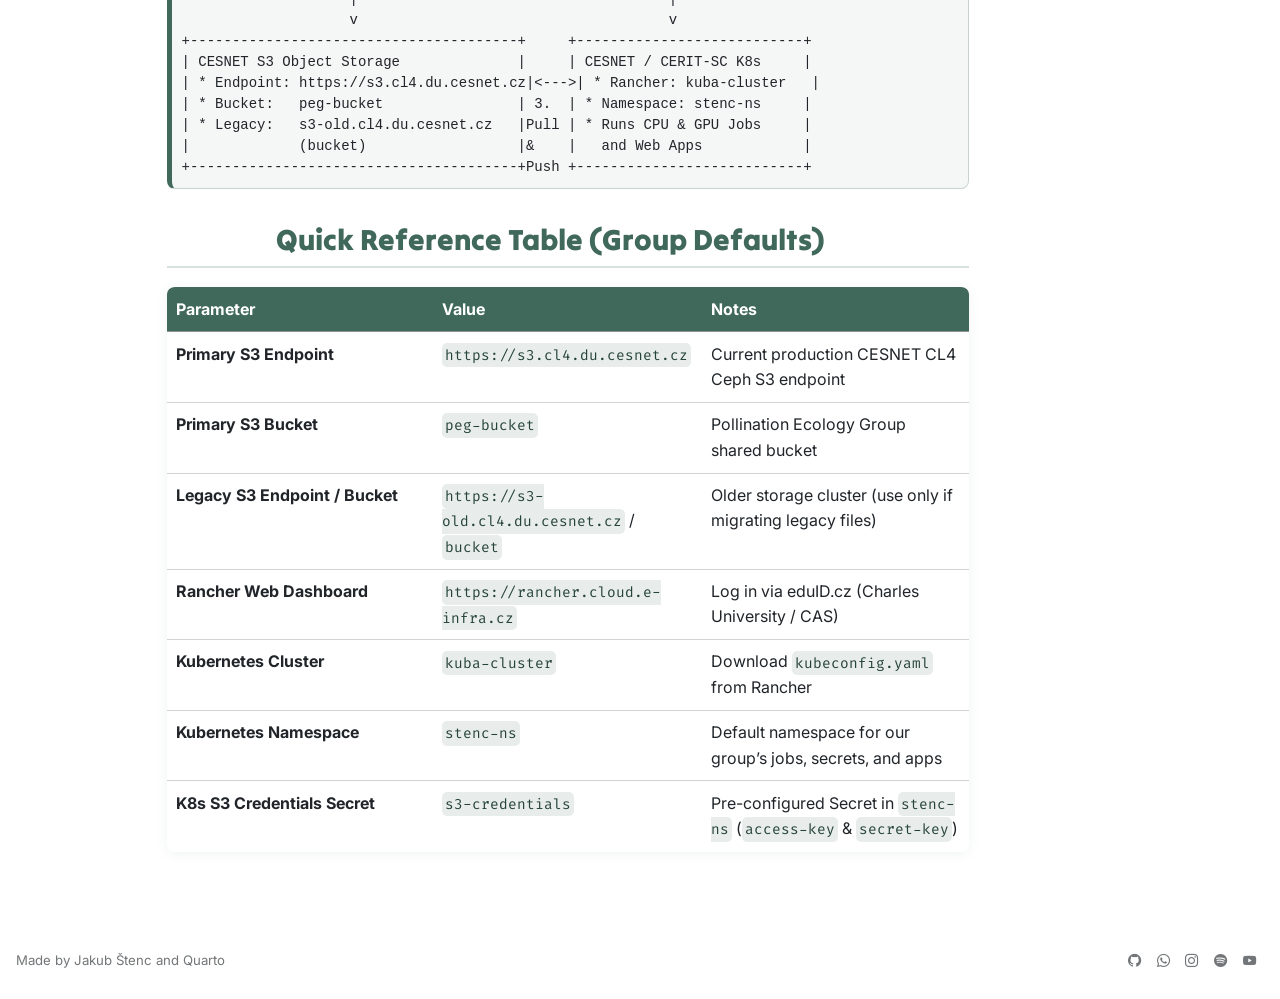
==== commit be5d0aea: "Apply Handrkov web visual theme, colors, typography, and hero banner" ====
--- a/docs/index.html
+++ b/docs/index.html
@@ -9,7 +9,7 @@
 <meta name="author" content="Pollination Ecology Group">
 <meta name="dcterms.date" content="2026-11-12">
 
-<title>CESNET S3 &amp; Kubernetes Manuals – CESNET S3 &amp; K8s Manuals</title>
+<title>CESNET S3 &amp; Kubernetes Manuals – Handrkov · CESNET &amp; K8s Manuals</title>
 <style>
 code{white-space: pre-wrap;}
 span.smallcaps{font-variant: small-caps;}
@@ -42,7 +42,7 @@
 <link href="site_libs/quarto-html/quarto-syntax-highlighting-7b89279ff1a6dce999919e0e67d4d9ec.css" rel="stylesheet" id="quarto-text-highlighting-styles">
 <script src="site_libs/bootstrap/bootstrap.min.js"></script>
 <link href="site_libs/bootstrap/bootstrap-icons.css" rel="stylesheet">
-<link href="site_libs/bootstrap/bootstrap-eaf8130eafb61d71739ff7ba1295ed3d.min.css" rel="stylesheet" append-hash="true" id="quarto-bootstrap" data-mode="light">
+<link href="site_libs/bootstrap/bootstrap-cb9c4b4852a957f65eacb119588ed4a7.min.css" rel="stylesheet" append-hash="true" id="quarto-bootstrap" data-mode="light">
 <script id="quarto-search-options" type="application/json">{
   "location": "navbar",
   "copy-button": false,
@@ -84,7 +84,7 @@
     <a href="./index.html" class="navbar-brand navbar-brand-logo">
     </a>
     <a class="navbar-brand" href="./index.html">
-    <span class="navbar-title">CESNET S3 &amp; K8s Manuals</span>
+    <span class="navbar-title">Handrkov · CESNET &amp; K8s Manuals</span>
     </a>
   </div>
             <div id="quarto-search" class="" title="Search"></div>
@@ -115,8 +115,32 @@
   </li>  
 </ul>
             <ul class="navbar-nav navbar-nav-scroll ms-auto">
+  <li class="nav-item">
+    <a class="nav-link" href="https://pollination-ecology-group.github.io/Handrkov/"> 
+<span class="menu-text">Handrkov Web</span></a>
+  </li>  
   <li class="nav-item compact">
     <a class="nav-link" href="https://github.com/Pollination-Ecology-Group/CESNET_Manuals"> <i class="bi bi-github" role="img">
+</i> 
+<span class="menu-text"></span></a>
+  </li>  
+  <li class="nav-item compact">
+    <a class="nav-link" href="https://wa.me/420774553734"> <i class="bi bi-whatsapp" role="img">
+</i> 
+<span class="menu-text"></span></a>
+  </li>  
+  <li class="nav-item compact">
+    <a class="nav-link" href="https://www.instagram.com/opylovaci_handrkov_/"> <i class="bi bi-instagram" role="img">
+</i> 
+<span class="menu-text"></span></a>
+  </li>  
+  <li class="nav-item compact">
+    <a class="nav-link" href="https://open.spotify.com/show/3ypxSzPMkd4TOepn3oTrVl"> <i class="bi bi-spotify" role="img">
+</i> 
+<span class="menu-text"></span></a>
+  </li>  
+  <li class="nav-item compact">
+    <a class="nav-link" href="https://www.youtube.com/@opylovaci_podcast"> <i class="bi bi-youtube" role="img">
 </i> 
 <span class="menu-text"></span></a>
   </li>  
@@ -151,40 +175,37 @@
 <div class="quarto-alternate-formats"><h2>Other Formats</h2><ul><li><a href="index.pdf"><i class="bi bi-file-pdf"></i>PDF</a></li></ul></div></nav>
     </div>
 <!-- main -->
-<main class="content" id="quarto-document-content">
-
-<header id="title-block-header" class="quarto-title-block default">
-<div class="quarto-title">
-<h1 class="title">CESNET S3 &amp; Kubernetes Manuals</h1>
+<main class="content" id="quarto-document-content"><header id="title-block-header" class="quarto-title-block"><h1 class="title display-7">CESNET S3 &amp; Kubernetes Manuals</h1></header>
+
+<header id="title-block-header">
+
 <p class="subtitle lead">Pollination Ecology Group (Handrkov) — Practical Handbook &amp; Templates</p>
+<p class="author">Pollination Ecology Group</p>
+
+<p class="date">2026-11-12</p>
+</header>
+
+
+<div class="hero-section">
+  <img src="images/handrkov_hero.jpg" alt="Handrkov Meadow" class="hero-bg">
+  <div class="hero-content">
+    <h1>CESNET S3 &amp; Kubernetes Manuals</h1>
+    <p>Pollination Ecology Group · Handrkov Field Research &amp; Cloud Computing Hub</p>
+    <a href="01_CESNET_S3_Storage_Manual.html" class="btn">1. S3 Storage Guide</a>
+    <a href="03_Running_R_and_Python_Scripts_on_K8s.html" class="btn" style="margin-left: 10px;">3. Run R &amp; Python on K8s</a>
+  </div>
 </div>
 
-
-
-<div class="quarto-title-meta">
-
-    <div>
-    <div class="quarto-title-meta-heading">Author</div>
-    <div class="quarto-title-meta-contents">
-             <p>Pollination Ecology Group </p>
-          </div>
-  </div>
-    
-    <div>
-    <div class="quarto-title-meta-heading">Published</div>
-    <div class="quarto-title-meta-contents">
-      <p class="date">November 12, 2026</p>
-    </div>
-  </div>
-  
-    
-  </div>
-  
-
-
-</header>
-
-
+<div class="handrkov-card" style="text-align: center; max-width: 780px;">
+  <div class="handrkov-card-bar"></div>
+  <h3 style="color: #354e6b; font-weight: 700; margin-top: 6px; margin-bottom: 12px; font-size: 1.35rem;" class="anchored">
+    Quick Start for Colleagues
+  </h3>
+  <p style="color: #495057; margin-bottom: 18px; font-size: 1.05rem;">
+    All raw datasets, microscopy scans, and model outputs are stored on <strong>CESNET S3 (<code>peg-bucket</code>)</strong>, while heavy R/Python analyses, GPU training, and web apps run on <strong>CERIT-SC Kubernetes (<code>stenc-ns</code>)</strong>.
+  </p>
+  <a href="02_Kubernetes_Getting_Started.html" class="btn">Set Up Rancher &amp; kubectl</a>
+</div>
 <section id="welcome" class="level1">
 <h1>Welcome</h1>
 <p>Welcome to the practical manuals for using <strong>CESNET Object Storage (S3)</strong> and <strong>CESNET / e-INFRA CZ Kubernetes (CERIT-SC)</strong> in our research group.</p>
@@ -743,14 +764,45 @@
 <footer class="footer">
   <div class="nav-footer">
     <div class="nav-footer-left">
-<p>Pollination Ecology Group (Handrkov) — Charles University &amp; CAS</p>
+<p>Made by Jakub Štenc and Quarto</p>
 </div>   
     <div class="nav-footer-center">
       &nbsp;
     </div>
     <div class="nav-footer-right">
-<p>Powered by Quarto &amp; CESNET e-INFRA CZ</p>
-</div>
+      <ul class="footer-items list-unstyled">
+    <li class="nav-item compact">
+    <a class="nav-link" href="https://github.com/Pollination-Ecology-Group">
+      <i class="bi bi-github" role="img">
+</i> 
+    </a>
+  </li>  
+    <li class="nav-item compact">
+    <a class="nav-link" href="https://wa.me/420774553734">
+      <i class="bi bi-whatsapp" role="img">
+</i> 
+    </a>
+  </li>  
+    <li class="nav-item compact">
+    <a class="nav-link" href="https://www.instagram.com/opylovaci_handrkov_/">
+      <i class="bi bi-instagram" role="img">
+</i> 
+    </a>
+  </li>  
+    <li class="nav-item compact">
+    <a class="nav-link" href="https://open.spotify.com/show/3ypxSzPMkd4TOepn3oTrVl">
+      <i class="bi bi-spotify" role="img">
+</i> 
+    </a>
+  </li>  
+    <li class="nav-item compact">
+    <a class="nav-link" href="https://www.youtube.com/@opylovaci_podcast">
+      <i class="bi bi-youtube" role="img">
+</i> 
+    </a>
+  </li>  
+</ul>
+    </div>
   </div>
 </footer>
 
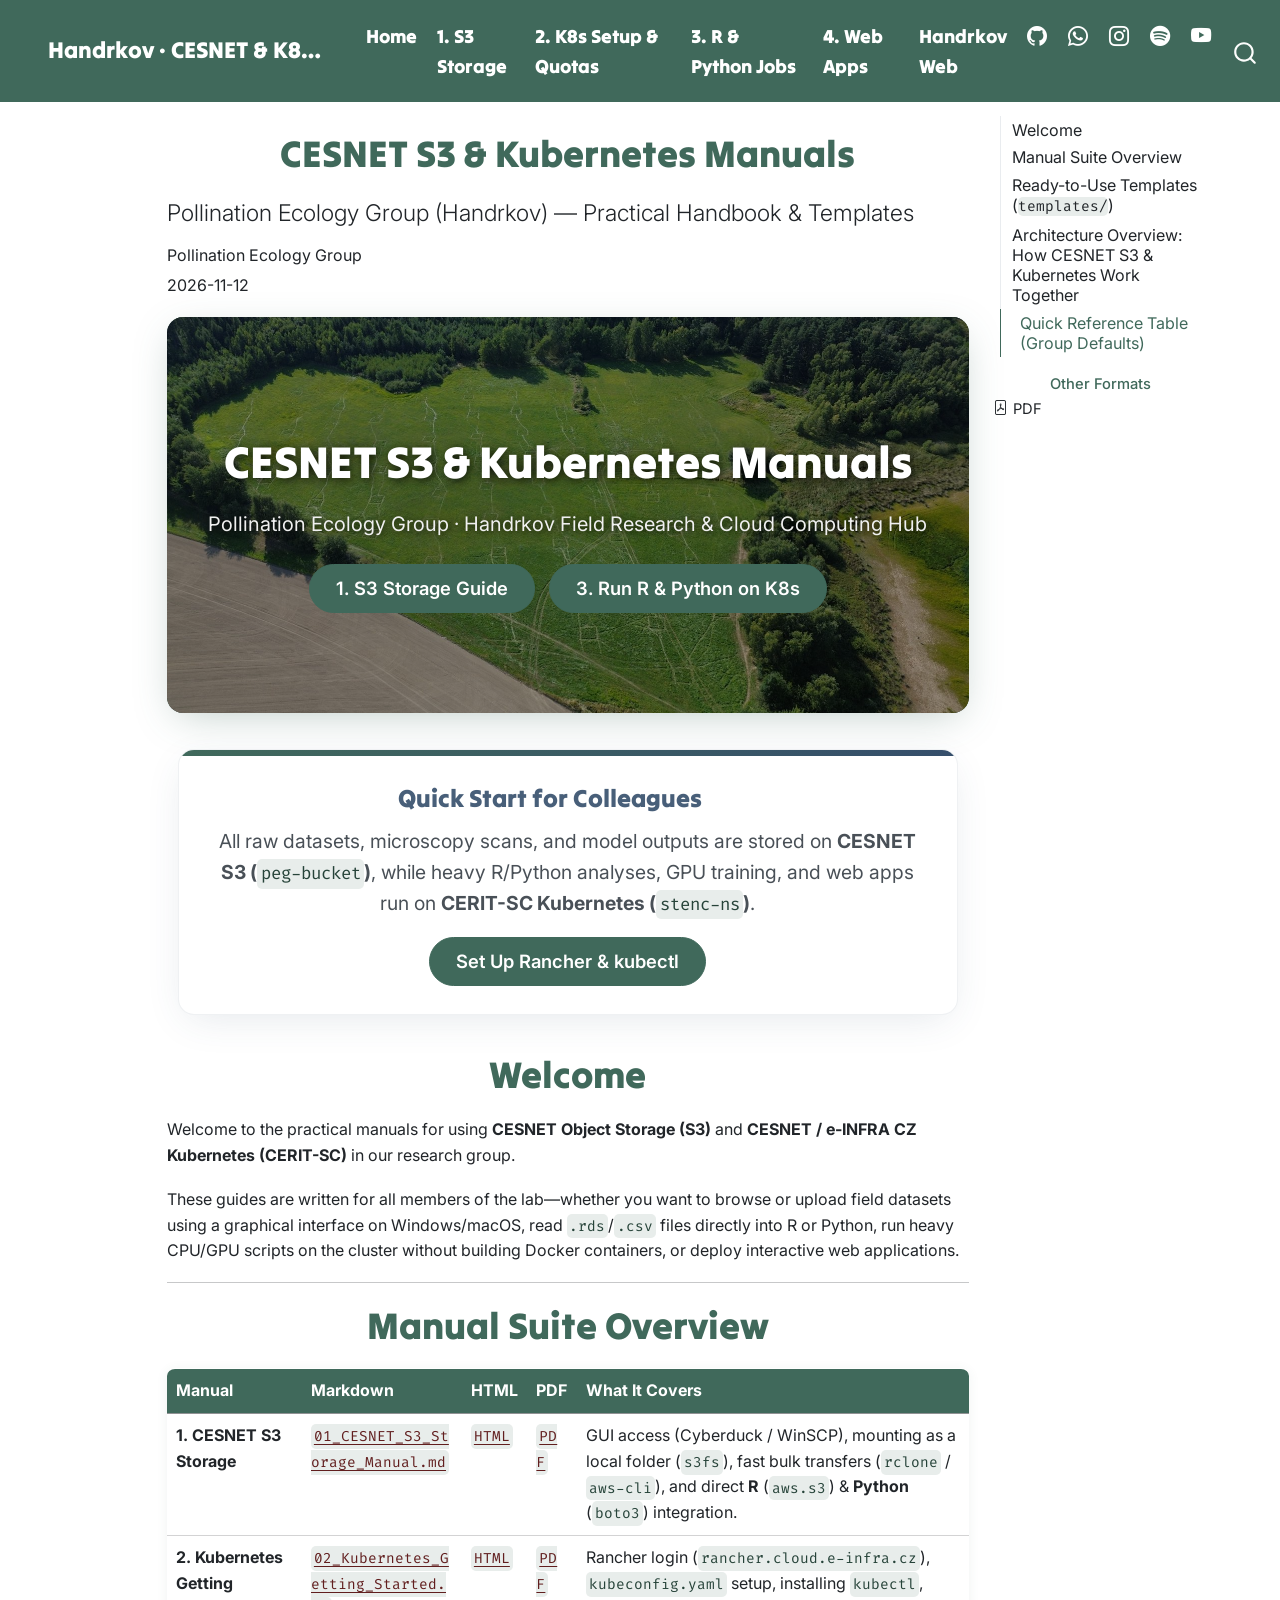
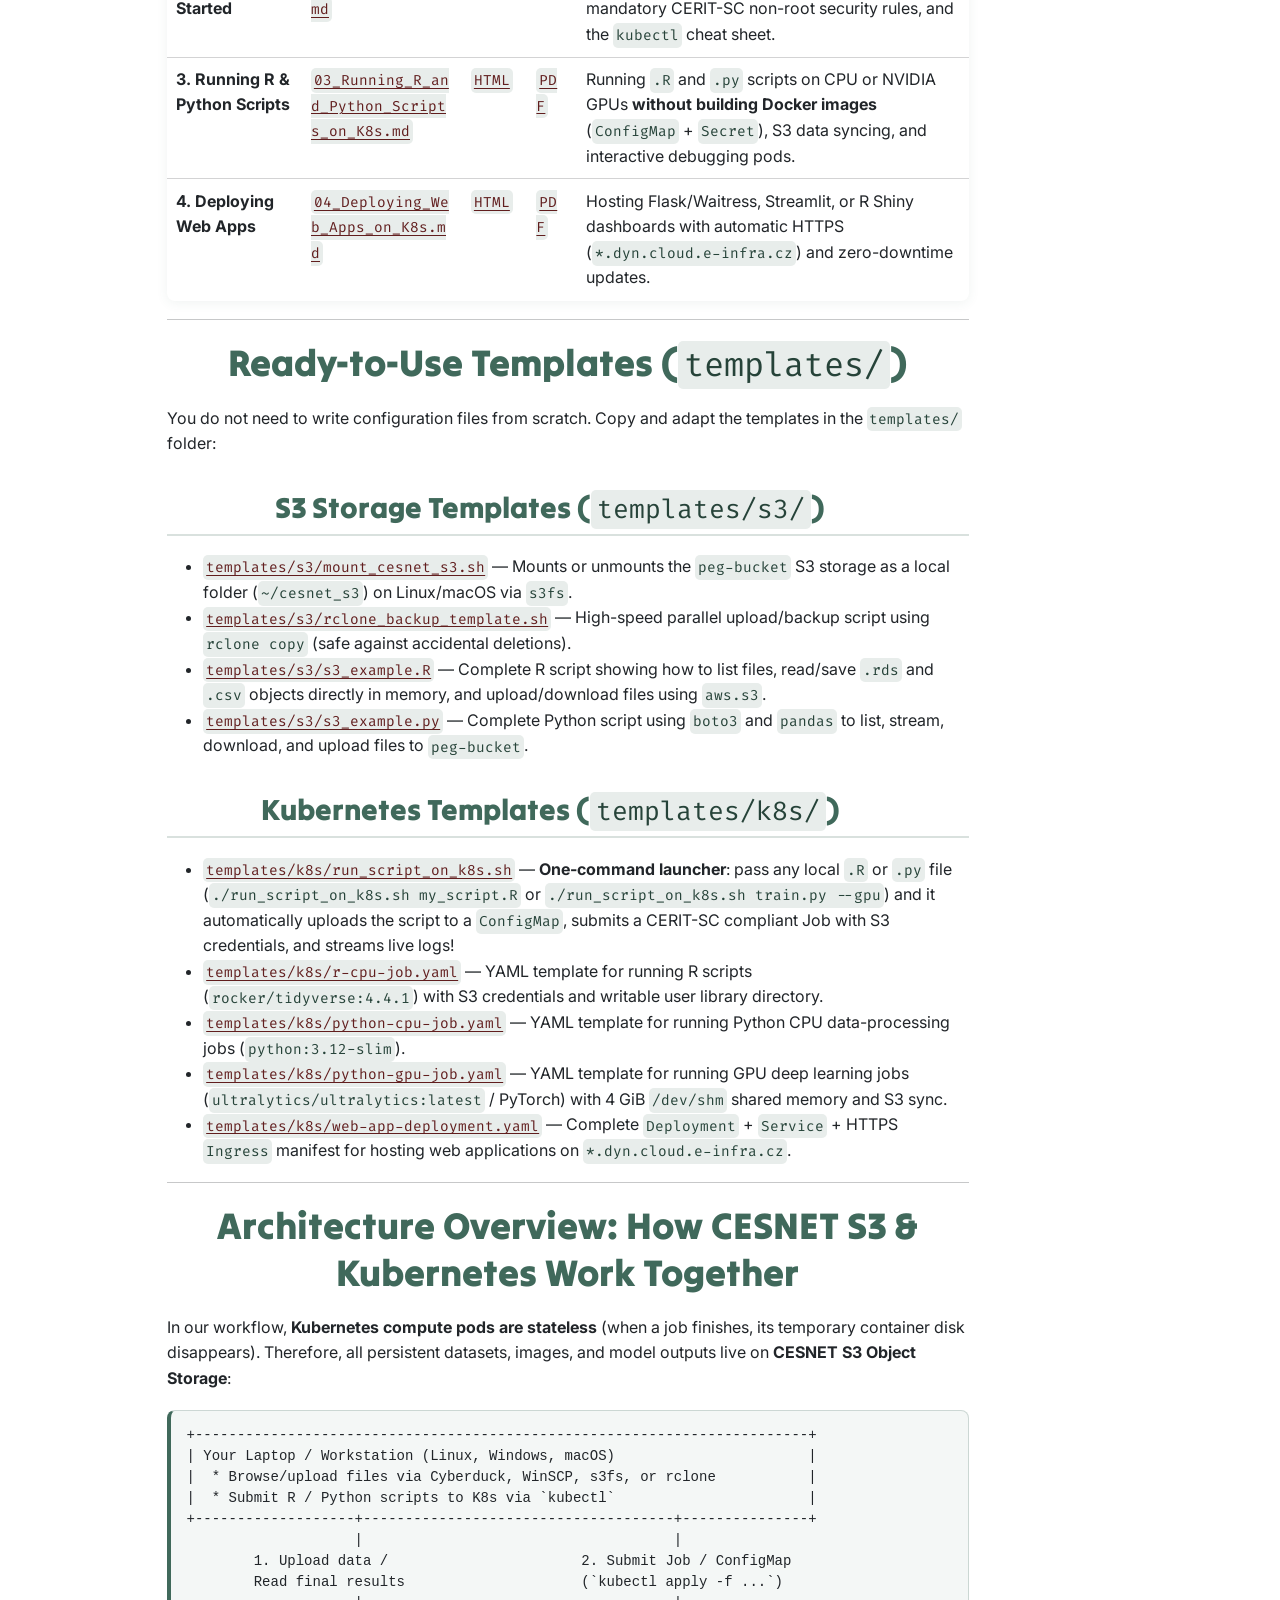
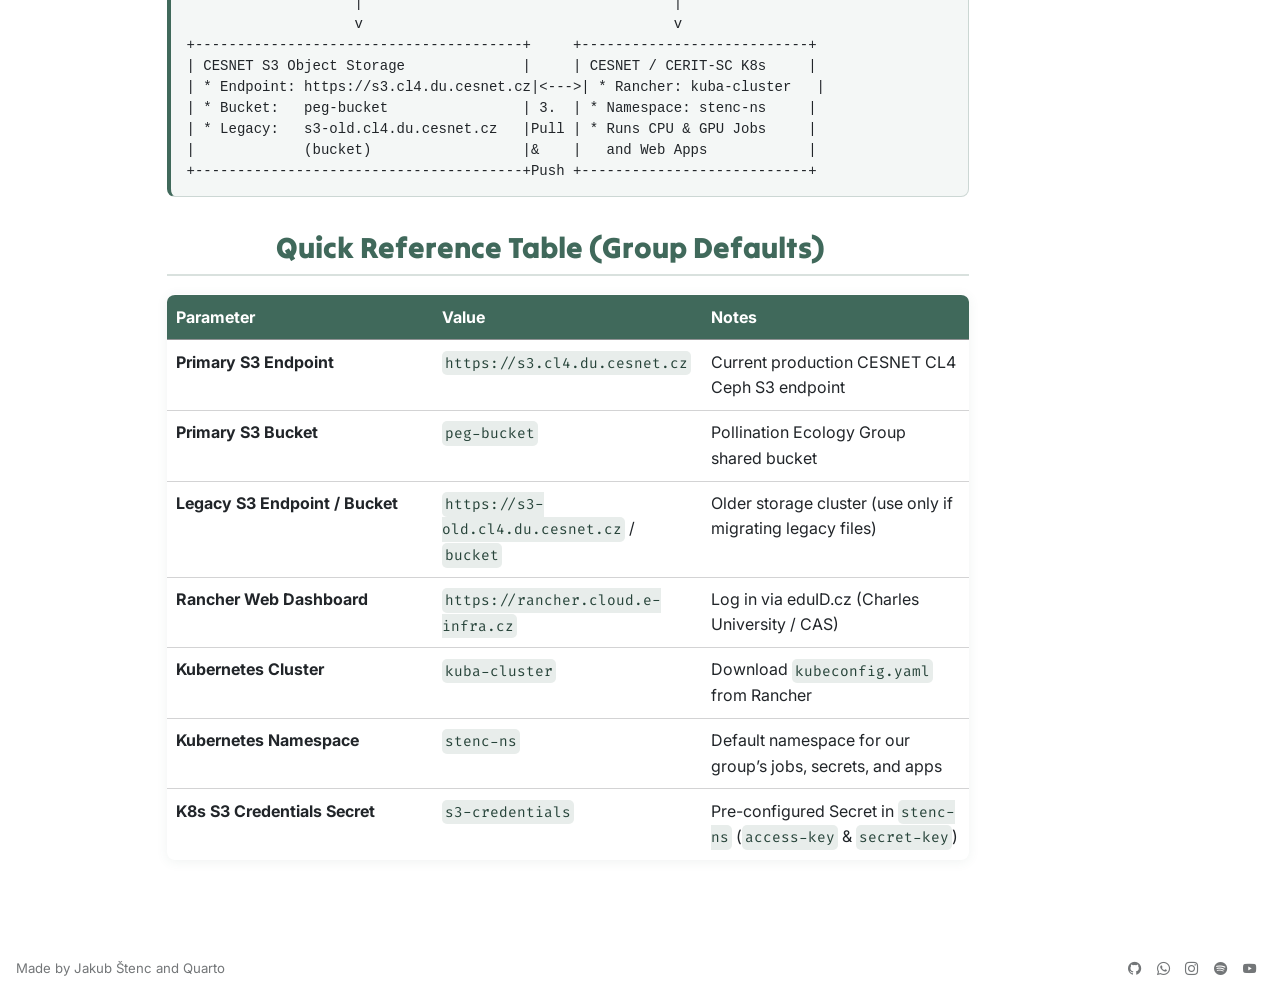
==== commit 087b92d0: "Fix double border on Quarto code blocks" ====
--- a/docs/index.html
+++ b/docs/index.html
@@ -42,7 +42,7 @@
 <link href="site_libs/quarto-html/quarto-syntax-highlighting-7b89279ff1a6dce999919e0e67d4d9ec.css" rel="stylesheet" id="quarto-text-highlighting-styles">
 <script src="site_libs/bootstrap/bootstrap.min.js"></script>
 <link href="site_libs/bootstrap/bootstrap-icons.css" rel="stylesheet">
-<link href="site_libs/bootstrap/bootstrap-cb9c4b4852a957f65eacb119588ed4a7.min.css" rel="stylesheet" append-hash="true" id="quarto-bootstrap" data-mode="light">
+<link href="site_libs/bootstrap/bootstrap-286174ee74b44a9f7d61b1ccba5087a6.min.css" rel="stylesheet" append-hash="true" id="quarto-bootstrap" data-mode="light">
 <script id="quarto-search-options" type="application/json">{
   "location": "navbar",
   "copy-button": false,
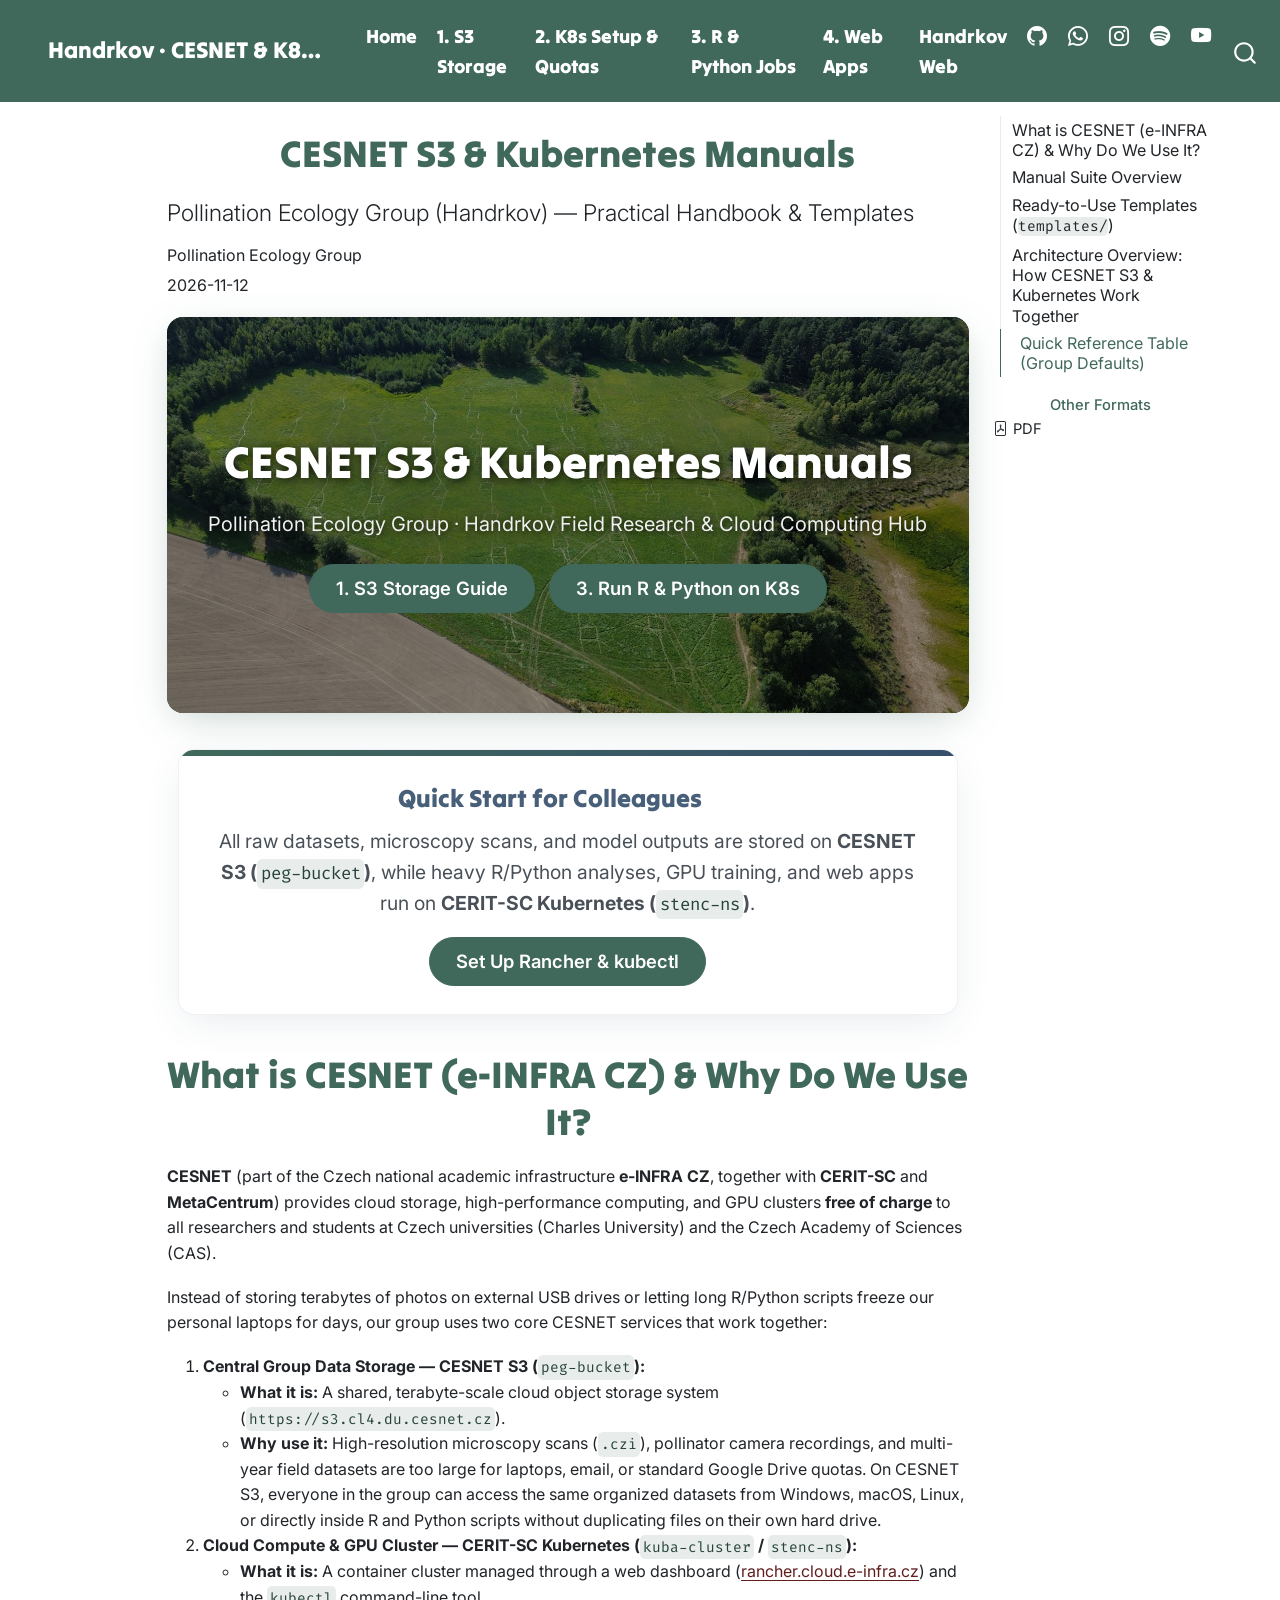
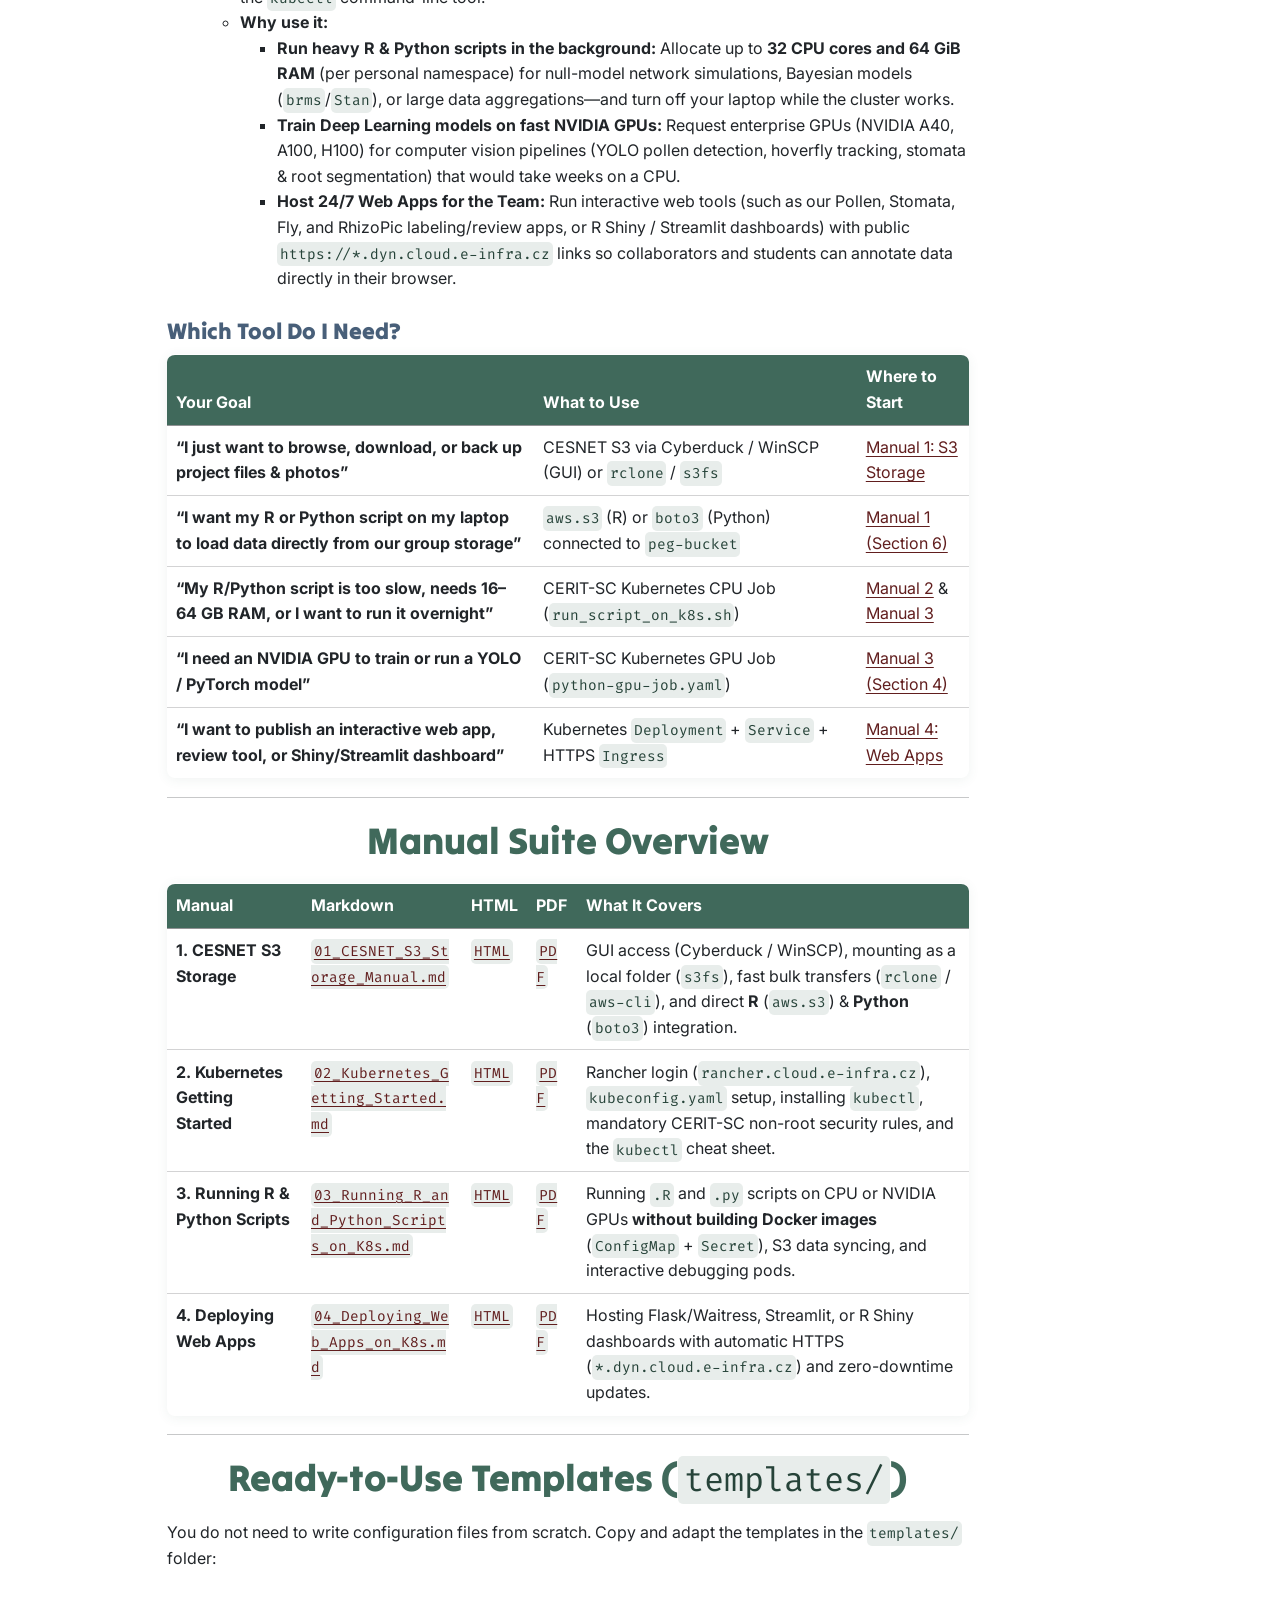
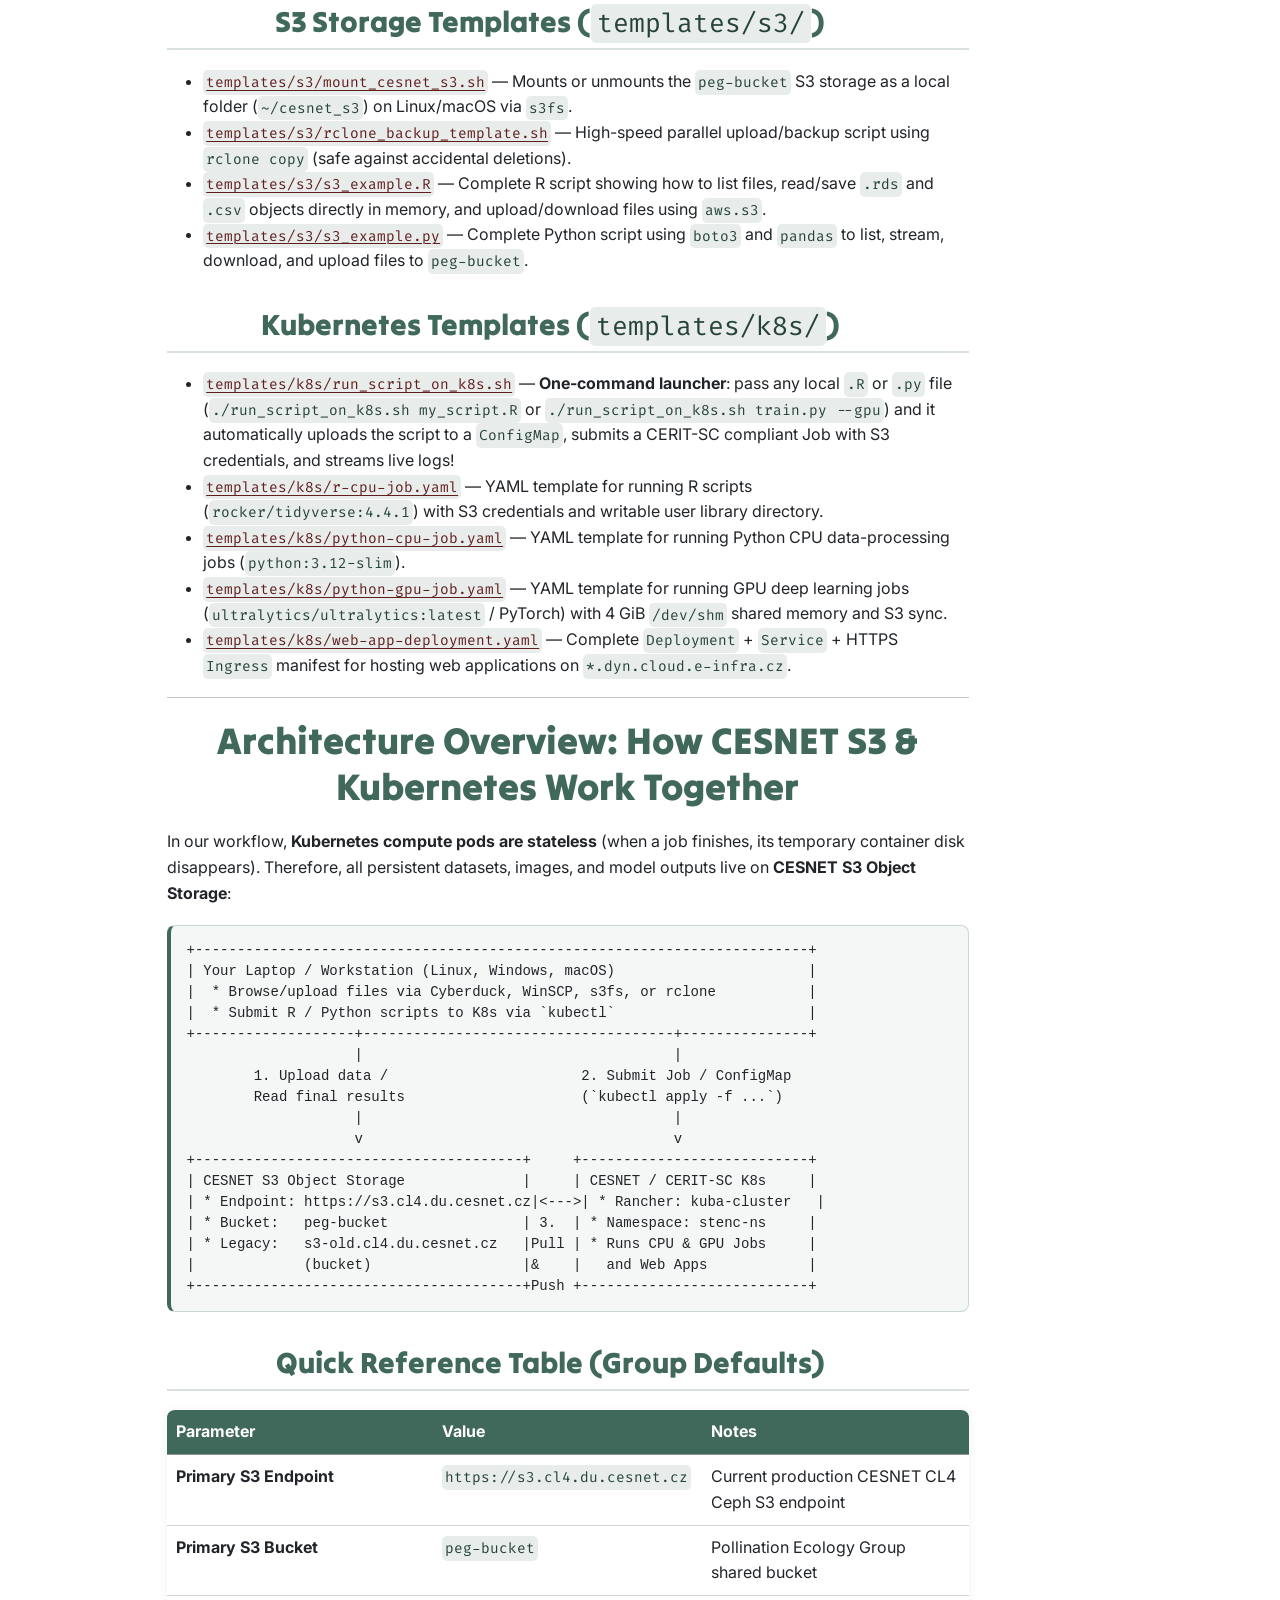
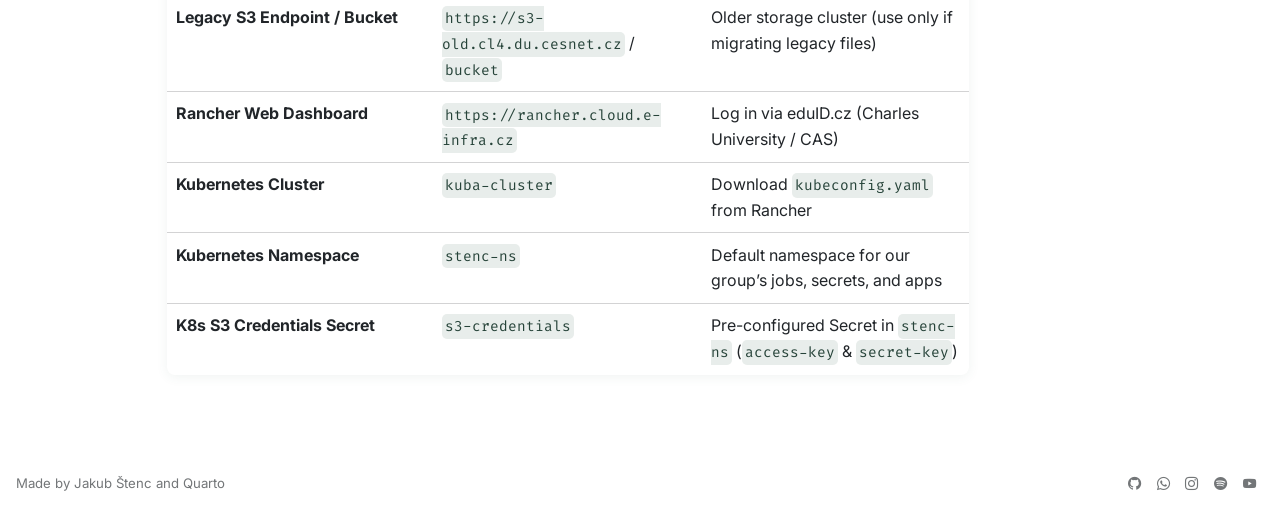
==== commit 65a9f2c4: "Add overview of what CESNET/e-INFRA CZ is and why to use it" ====
--- a/docs/index.html
+++ b/docs/index.html
@@ -160,7 +160,10 @@
     <h2 id="toc-title">On this page</h2>
    
   <ul>
-  <li><a href="#welcome" id="toc-welcome" class="nav-link active" data-scroll-target="#welcome">Welcome</a></li>
+  <li><a href="#what-is-cesnet-e-infra-cz-why-do-we-use-it" id="toc-what-is-cesnet-e-infra-cz-why-do-we-use-it" class="nav-link active" data-scroll-target="#what-is-cesnet-e-infra-cz-why-do-we-use-it">What is CESNET (e-INFRA CZ) &amp; Why Do We Use It?</a>
+  <ul class="collapse">
+  <li><a href="#which-tool-do-i-need" id="toc-which-tool-do-i-need" class="nav-link" data-scroll-target="#which-tool-do-i-need">Which Tool Do I Need?</a></li>
+  </ul></li>
   <li><a href="#manual-suite-overview" id="toc-manual-suite-overview" class="nav-link" data-scroll-target="#manual-suite-overview">Manual Suite Overview</a></li>
   <li><a href="#ready-to-use-templates-templates" id="toc-ready-to-use-templates-templates" class="nav-link" data-scroll-target="#ready-to-use-templates-templates">Ready-to-Use Templates (<code>templates/</code>)</a>
   <ul class="collapse">
@@ -206,11 +209,67 @@
   </p>
   <a href="02_Kubernetes_Getting_Started.html" class="btn">Set Up Rancher &amp; kubectl</a>
 </div>
-<section id="welcome" class="level1">
-<h1>Welcome</h1>
-<p>Welcome to the practical manuals for using <strong>CESNET Object Storage (S3)</strong> and <strong>CESNET / e-INFRA CZ Kubernetes (CERIT-SC)</strong> in our research group.</p>
-<p>These guides are written for all members of the lab—whether you want to browse or upload field datasets using a graphical interface on Windows/macOS, read <code>.rds</code>/<code>.csv</code> files directly into R or Python, run heavy CPU/GPU scripts on the cluster without building Docker containers, or deploy interactive web applications.</p>
+<section id="what-is-cesnet-e-infra-cz-why-do-we-use-it" class="level1">
+<h1>What is CESNET (e-INFRA CZ) &amp; Why Do We Use It?</h1>
+<p><strong>CESNET</strong> (part of the Czech national academic infrastructure <strong>e-INFRA CZ</strong>, together with <strong>CERIT-SC</strong> and <strong>MetaCentrum</strong>) provides cloud storage, high-performance computing, and GPU clusters <strong>free of charge</strong> to all researchers and students at Czech universities (Charles University) and the Czech Academy of Sciences (CAS).</p>
+<p>Instead of storing terabytes of photos on external USB drives or letting long R/Python scripts freeze our personal laptops for days, our group uses two core CESNET services that work together:</p>
+<ol type="1">
+<li><strong>Central Group Data Storage — CESNET S3 (<code>peg-bucket</code>):</strong>
+<ul>
+<li><strong>What it is:</strong> A shared, terabyte-scale cloud object storage system (<code>https://s3.cl4.du.cesnet.cz</code>).</li>
+<li><strong>Why use it:</strong> High-resolution microscopy scans (<code>.czi</code>), pollinator camera recordings, and multi-year field datasets are too large for laptops, email, or standard Google Drive quotas. On CESNET S3, everyone in the group can access the same organized datasets from Windows, macOS, Linux, or directly inside R and Python scripts without duplicating files on their own hard drive.</li>
+</ul></li>
+<li><strong>Cloud Compute &amp; GPU Cluster — CERIT-SC Kubernetes (<code>kuba-cluster</code> / <code>stenc-ns</code>):</strong>
+<ul>
+<li><strong>What it is:</strong> A container cluster managed through a web dashboard (<a href="https://rancher.cloud.e-infra.cz">rancher.cloud.e-infra.cz</a>) and the <code>kubectl</code> command-line tool.</li>
+<li><strong>Why use it:</strong>
+<ul>
+<li><strong>Run heavy R &amp; Python scripts in the background:</strong> Allocate up to <strong>32 CPU cores and 64 GiB RAM</strong> (per personal namespace) for null-model network simulations, Bayesian models (<code>brms</code>/<code>Stan</code>), or large data aggregations—and turn off your laptop while the cluster works.</li>
+<li><strong>Train Deep Learning models on fast NVIDIA GPUs:</strong> Request enterprise GPUs (NVIDIA A40, A100, H100) for computer vision pipelines (YOLO pollen detection, hoverfly tracking, stomata &amp; root segmentation) that would take weeks on a CPU.</li>
+<li><strong>Host 24/7 Web Apps for the Team:</strong> Run interactive web tools (such as our Pollen, Stomata, Fly, and RhizoPic labeling/review apps, or R Shiny / Streamlit dashboards) with public <code>https://*.dyn.cloud.e-infra.cz</code> links so collaborators and students can annotate data directly in their browser.</li>
+</ul></li>
+</ul></li>
+</ol>
+<section id="which-tool-do-i-need" class="level3">
+<h3 class="anchored" data-anchor-id="which-tool-do-i-need">Which Tool Do I Need?</h3>
+<table class="caption-top table">
+<thead>
+<tr class="header">
+<th style="text-align: left;">Your Goal</th>
+<th style="text-align: left;">What to Use</th>
+<th style="text-align: left;">Where to Start</th>
+</tr>
+</thead>
+<tbody>
+<tr class="odd">
+<td style="text-align: left;"><strong>“I just want to browse, download, or back up project files &amp; photos”</strong></td>
+<td style="text-align: left;">CESNET S3 via Cyberduck / WinSCP (GUI) or <code>rclone</code> / <code>s3fs</code></td>
+<td style="text-align: left;"><a href="01_CESNET_S3_Storage_Manual.html">Manual 1: S3 Storage</a></td>
+</tr>
+<tr class="even">
+<td style="text-align: left;"><strong>“I want my R or Python script on my laptop to load data directly from our group storage”</strong></td>
+<td style="text-align: left;"><code>aws.s3</code> (R) or <code>boto3</code> (Python) connected to <code>peg-bucket</code></td>
+<td style="text-align: left;"><a href="01_CESNET_S3_Storage_Manual.html#method-d-reading-writing-directly-from-r-and-python">Manual 1 (Section 6)</a></td>
+</tr>
+<tr class="odd">
+<td style="text-align: left;"><strong>“My R/Python script is too slow, needs 16–64 GB RAM, or I want to run it overnight”</strong></td>
+<td style="text-align: left;">CERIT-SC Kubernetes CPU Job (<code>run_script_on_k8s.sh</code>)</td>
+<td style="text-align: left;"><a href="02_Kubernetes_Getting_Started.html">Manual 2</a> &amp; <a href="03_Running_R_and_Python_Scripts_on_K8s.html">Manual 3</a></td>
+</tr>
+<tr class="even">
+<td style="text-align: left;"><strong>“I need an NVIDIA GPU to train or run a YOLO / PyTorch model”</strong></td>
+<td style="text-align: left;">CERIT-SC Kubernetes GPU Job (<code>python-gpu-job.yaml</code>)</td>
+<td style="text-align: left;"><a href="03_Running_R_and_Python_Scripts_on_K8s.html#step-by-step-running-a-gpu-job-yolo-pytorch-deep-learning">Manual 3 (Section 4)</a></td>
+</tr>
+<tr class="odd">
+<td style="text-align: left;"><strong>“I want to publish an interactive web app, review tool, or Shiny/Streamlit dashboard”</strong></td>
+<td style="text-align: left;">Kubernetes <code>Deployment</code> + <code>Service</code> + HTTPS <code>Ingress</code></td>
+<td style="text-align: left;"><a href="04_Deploying_Web_Apps_on_K8s.html">Manual 4: Web Apps</a></td>
+</tr>
+</tbody>
+</table>
 <hr>
+</section>
 </section>
 <section id="manual-suite-overview" class="level1">
 <h1>Manual Suite Overview</h1>
